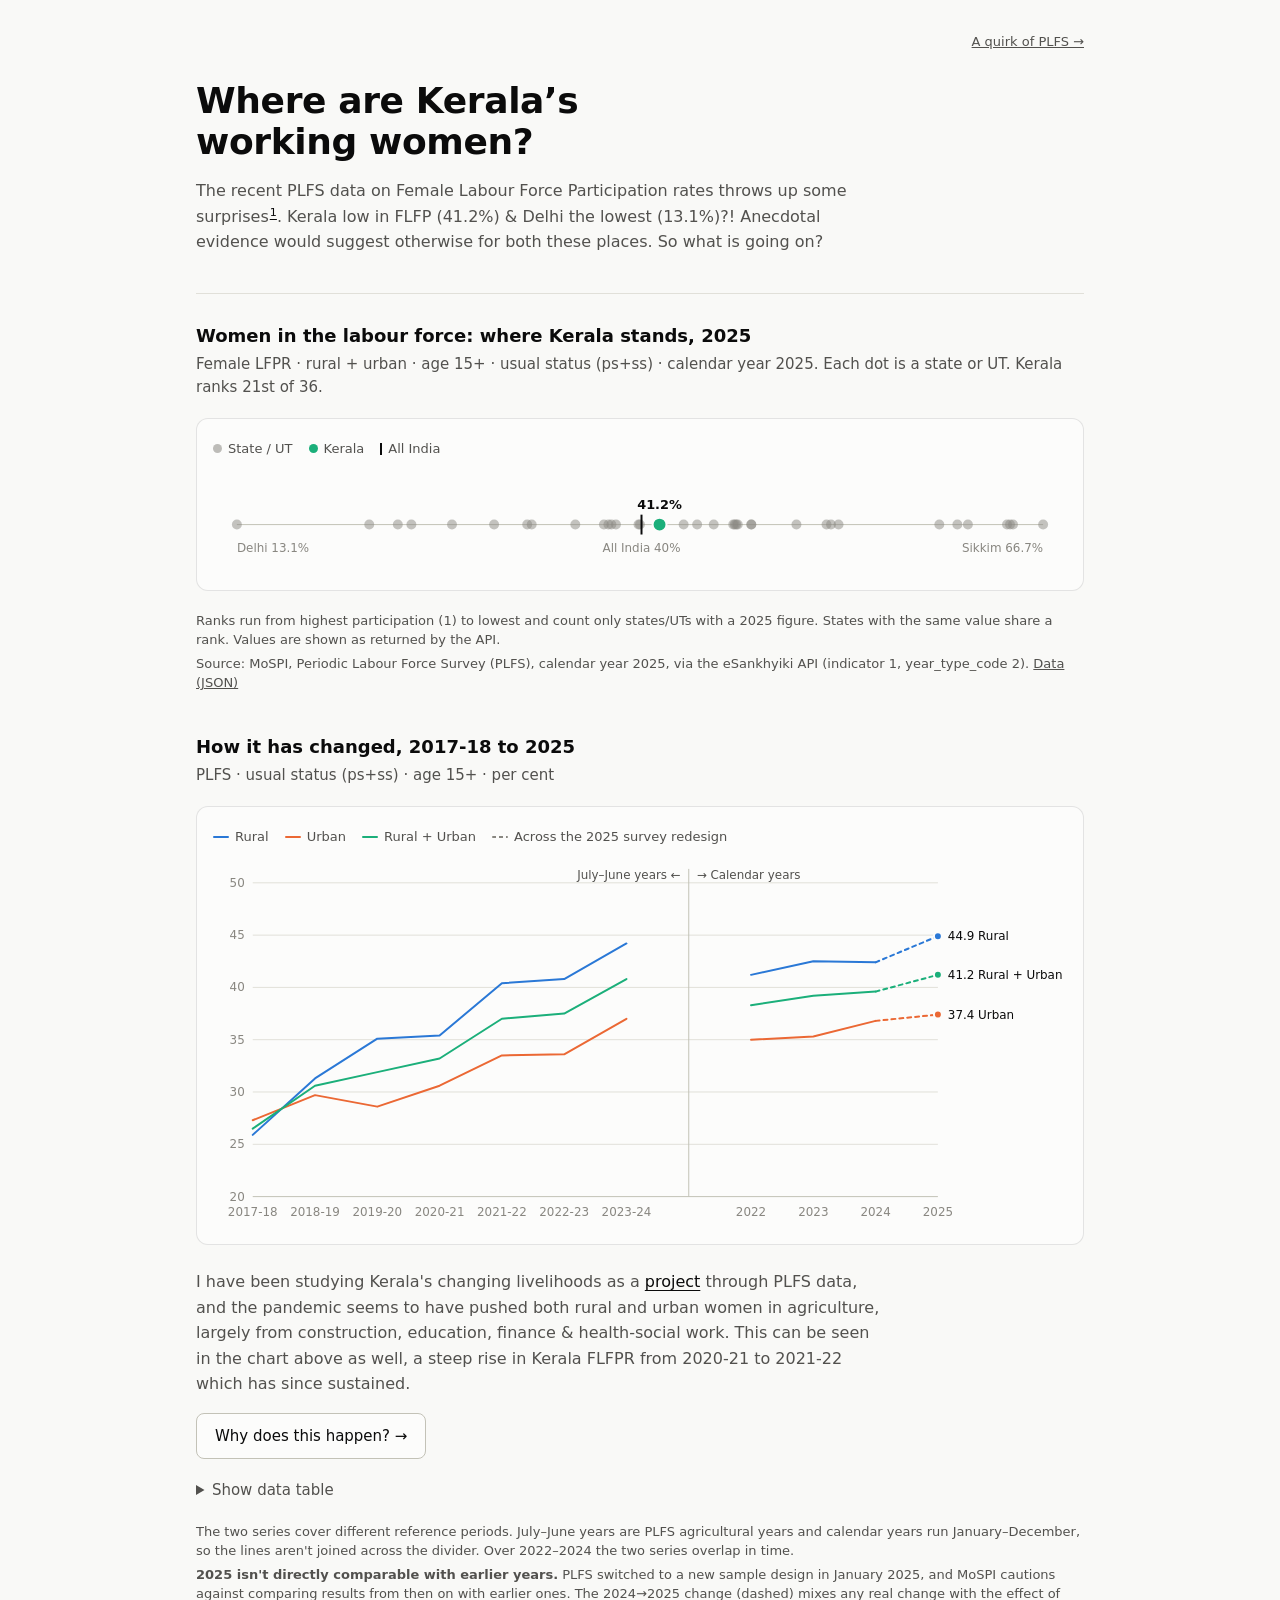
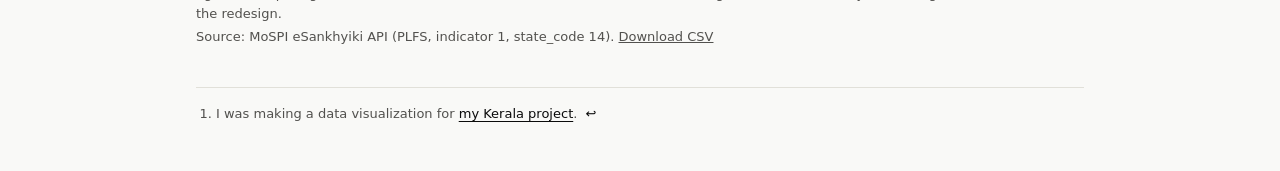
==== index.html @ e7e6b926 "Where are Kerala's working women Co-Authored-By: Claude Opus 5.5 <noreply@anthropic.com>" ====
<!doctype html>
<html lang="en">
<head>
<meta charset="utf-8">
<meta name="viewport" content="width=device-width, initial-scale=1">
<title>Kerala Female LFPR</title>
<style>
  :root {
    color-scheme: light;
    --page: #f9f9f7;
    --surface-1: #fcfcfb;
    --text-primary: #0b0b0b;
    --text-secondary: #52514e;
    --text-muted: #898781;
    --grid: #e1e0d9;
    --axis: #c3c2b7;
    --border: rgba(11,11,11,0.10);
    --series-1: #2a78d6;
    --series-2: #eb6834;
    --series-3: #1baf7a;
  }
  @media (prefers-color-scheme: dark) {
    :root:not([data-theme="light"]) {
      color-scheme: dark;
      --page: #0d0d0d;
      --surface-1: #1a1a19;
      --text-primary: #f0efec;
      --text-secondary: #c3c2b7;
      --grid: #2c2c2a;
      --axis: #383835;
      --border: rgba(255,255,255,0.10);
      --series-1: #3987e5;
      --series-2: #d95926;
      --series-3: #199e70;
    }
  }
  :root[data-theme="dark"] {
    color-scheme: dark;
    --page: #0d0d0d;
    --surface-1: #1a1a19;
    --text-primary: #f0efec;
    --text-secondary: #c3c2b7;
    --grid: #2c2c2a;
    --axis: #383835;
    --border: rgba(255,255,255,0.10);
    --series-1: #3987e5;
    --series-2: #d95926;
    --series-3: #199e70;
  }
  * { box-sizing: border-box; }
  body {
    margin: 0;
    background: var(--page);
    color: var(--text-primary);
    font: 15px/1.5 system-ui, -apple-system, "Segoe UI", sans-serif;
  }
  main { max-width: 920px; margin: 0 auto; padding: 32px 16px 48px; }
  h1 { font-size: 22px; font-weight: 600; margin: 0 0 4px; }
  .sub { color: var(--text-secondary); margin: 0 0 20px; }
  .card {
    background: var(--surface-1);
    border: 1px solid var(--border);
    border-radius: 12px;
    padding: 20px 16px 12px;
    position: relative;
  }
  .legend { display: flex; flex-wrap: wrap; gap: 16px; margin: 0 0 8px; color: var(--text-secondary); font-size: 13px; }
  .legend span { display: inline-flex; align-items: center; gap: 6px; }
  .key { width: 16px; height: 2px; border-radius: 1px; display: inline-block; }
  .key.dashed { background: repeating-linear-gradient(90deg, var(--text-muted) 0 4px, transparent 4px 7px); }
  .chartwrap { overflow-x: auto; }
  svg { display: block; width: 100%; min-width: 640px; height: auto; overflow: visible; }
  svg:focus { outline: none; }
  svg:focus-visible { outline: 2px solid var(--series-1); outline-offset: 4px; border-radius: 4px; }
  .tick { fill: var(--text-muted); font-size: 12px; font-variant-numeric: tabular-nums; }
  .era { fill: var(--text-secondary); font-size: 12px; }
  .endlabel { fill: var(--text-primary); font-size: 12px; font-variant-numeric: tabular-nums; }
  .tooltip {
    position: absolute; pointer-events: none; opacity: 0;
    background: var(--surface-1); border: 1px solid var(--border);
    border-radius: 8px; padding: 8px 10px; font-size: 13px;
    box-shadow: 0 4px 16px rgba(0,0,0,0.12); min-width: 150px;
    transition: opacity .1s;
  }
  .tooltip .hd { color: var(--text-secondary); margin-bottom: 4px; }
  .tooltip .row { display: flex; align-items: center; gap: 8px; }
  .tooltip .row b { font-weight: 600; font-variant-numeric: tabular-nums; min-width: 34px; }
  .tooltip .row span:last-child { color: var(--text-secondary); }
  details { margin-top: 20px; }
  summary { cursor: pointer; color: var(--text-secondary); }
  .tablewrap { overflow-x: auto; }
  table { border-collapse: collapse; margin-top: 12px; width: 100%; font-variant-numeric: tabular-nums; font-size: 14px; }
  th, td { text-align: right; padding: 6px 10px; border-bottom: 1px solid var(--grid); white-space: nowrap; }
  th:first-child, td:first-child, th:nth-child(2), td:nth-child(2) { text-align: left; }
  th { color: var(--text-secondary); font-weight: 500; }
  .notes { color: var(--text-secondary); font-size: 13px; margin-top: 20px; }
  .notes p { margin: 4px 0; }
  .err { color: var(--text-secondary); padding: 40px 0; text-align: center; }
  .nav { display: flex; gap: 16px; font-size: 13px; color: var(--text-secondary); margin-bottom: 16px; }
  .nav .next { margin-left: auto; }
  .nav a { color: inherit; }
  .hero { padding: 12px 0 28px; margin-bottom: 28px; border-bottom: 1px solid var(--grid); }
  .hero h1 { font-size: clamp(26px, 4.5vw, 36px); line-height: 1.15; font-weight: 700; letter-spacing: -0.01em; margin: 0 0 16px; max-width: 28ch; text-wrap: balance; }
  .blurb { max-width: 68ch; color: var(--text-secondary); font-size: 16px; line-height: 1.6; }
  .blurb p { margin: 0 0 10px; }
  .fnref { font-size: 0.7em; line-height: 0; margin-left: 1px; }
  .fnref a, .footnotes a, .blurb a { color: var(--text-primary); text-decoration-thickness: 1px; text-underline-offset: 3px; }
  .blurb a.btn-next { display: inline-block; margin-top: 6px; padding: 10px 18px; border: 1px solid var(--axis); border-radius: 8px; background: var(--surface-1); color: var(--text-primary); font-size: 15px; font-weight: 500; text-decoration: none; transition: background .15s, border-color .15s; }
  .blurb a.btn-next:hover { background: color-mix(in srgb, var(--text-primary) 6%, var(--surface-1)); border-color: var(--text-secondary); }
  .blurb a.btn-next:focus-visible { outline: 2px solid var(--series-1); outline-offset: 2px; }
  .footnotes { margin-top: 40px; padding-top: 16px; border-top: 1px solid var(--grid); color: var(--text-secondary); font-size: 13px; }
  .footnotes ol { margin: 0; padding-left: 20px; }
  .footnotes li:target { color: var(--text-primary); }
  .fnback { text-decoration: none; margin-left: 4px; }
  .visually-hidden { position: absolute; width: 1px; height: 1px; overflow: hidden; clip: rect(0 0 0 0); white-space: nowrap; }
  .strip-section { margin: 20px 0 40px; }
  h2 { font-size: 18px; font-weight: 600; margin: 0 0 4px; }
  .dot { width: 9px; height: 9px; border-radius: 50%; display: inline-block; }
  .dot-state { background: var(--text-muted); opacity: 0.55; }
  .dot-kerala { background: var(--series-3); }
  .tickkey { width: 2px; height: 12px; background: var(--text-primary); display: inline-block; }
  .valuelabel { fill: var(--text-primary); font-size: 13px; font-weight: 600; font-variant-numeric: tabular-nums; }
  .tooltip .rank { color: var(--text-muted); }
</style>
</head>
<body>
<main>
  <div class="nav"><a class="next" href="tiers.html">A quirk of PLFS →</a></div>

  <header class="hero">
    <h1>Where are Kerala’s working women?</h1>
    <div class="blurb">
      <p>The recent PLFS data on Female Labour Force Participation rates throws up some surprises<sup class="fnref"><a href="#fn1" id="fnref1" aria-describedby="fn-label">1</a></sup>. Kerala low in FLFP (41.2%) &amp; Delhi the lowest (13.1%)?! Anecdotal evidence would suggest otherwise for both these places. So what is going on?</p>
    </div>
  </header>

  <section class="strip-section">
    <h2>Women in the labour force: where Kerala stands, 2025</h2>
    <p class="sub" id="stripSub">Female LFPR · rural + urban · age 15+ · usual status (ps+ss) · calendar year 2025. Each dot is a state or UT.</p>
    <div class="card" id="stripCard">
      <div class="legend" aria-hidden="true">
        <span><i class="dot dot-state"></i>State / UT</span>
        <span><i class="dot dot-kerala"></i>Kerala</span>
        <span><i class="tickkey"></i>All India</span>
      </div>
      <div id="strip" class="chartwrap"><p class="err">Loading…</p></div>
      <div class="tooltip" id="stripTip" role="status" aria-live="polite"></div>
    </div>
    <div class="notes">
      <p>Ranks run from highest participation (1) to lowest and count only states/UTs with a 2025 figure. States with the same value share a rank. Values are shown as returned by the API.</p>
      <p>Source: MoSPI, Periodic Labour Force Survey (PLFS), calendar year 2025, via the eSankhyiki API (indicator 1, year_type_code 2). <a href="strip_2025.json" style="color:inherit">Data (JSON)</a></p>
    </div>
  </section>

  <h2 class="trend-h">How it has changed, 2017-18 to 2025</h2>
  <p class="sub">PLFS · usual status (ps+ss) · age 15+ · per cent</p>

  <div class="card" id="card">
    <div class="legend" id="legend"></div>
    <div id="chart" class="chartwrap"><p class="err">Loading…</p></div>
    <div class="tooltip" id="tip" role="status" aria-live="polite"></div>
  </div>

  <div class="blurb" style="margin-top: 1.5em;">
    <p>I have been studying Kerala's changing livelihoods as a <a href="https://kaustubh-misra.github.io/kerala-vision/kerala-vision/livelihoods.html" target="_blank" rel="noopener">project</a> through PLFS data, and the pandemic seems to have pushed both rural and urban women in agriculture, largely from construction, education, finance &amp; health-social work. This can be seen in the chart above as well, a steep rise in Kerala FLFPR from 2020-21 to 2021-22 which has since sustained.</p>
    <a class="btn-next" href="tiers.html">Why does this happen? →</a>
  </div>

  <details>
    <summary>Show data table</summary>
    <div class="tablewrap"><table id="table"></table></div>
  </details>

  <div class="notes">
    <p>The two series cover different reference periods. July–June years are PLFS agricultural years and calendar years run January–December, so the lines aren't joined across the divider. Over 2022–2024 the two series overlap in time.</p>
    <p><strong>2025 isn't directly comparable with earlier years.</strong> PLFS switched to a new sample design in January 2025, and MoSPI cautions against comparing results from then on with earlier ones. The 2024→2025 change (dashed) mixes any real change with the effect of the redesign.</p>
    <p>Source: MoSPI eSankhyiki API (PLFS, indicator 1, state_code 14). <a href="kerala_female_lfpr.csv" style="color:inherit">Download CSV</a></p>
  </div>

  <footer class="footnotes">
    <h2 id="fn-label" class="visually-hidden">Footnotes</h2>
    <ol>
      <li id="fn1">I was making a data visualization for <a href="https://kaustubh-misra.github.io/kerala-vision/kerala-vision/index.html" target="_blank" rel="noopener">my Kerala project</a>. <a href="#fnref1" class="fnback" aria-label="Back to text">↩</a></li>
    </ol>
  </footer>

</main>

<script>
const SERIES = [
  { key: "Rural",       label: "Rural",         color: "--series-1" },
  { key: "Urban",       label: "Urban",         color: "--series-2" },
  { key: "Rural+Urban", label: "Rural + Urban", color: "--series-3" },
];
const SVGNS = "http://www.w3.org/2000/svg";
// First year collected under the January 2025 PLFS sample redesign
const REDESIGN_YEAR = "2025";

function el(name, attrs, parent) {
  const e = document.createElementNS(SVGNS, name);
  for (const k in attrs) e.setAttribute(k, attrs[k]);
  if (parent) parent.appendChild(e);
  return e;
}

function parseCSV(text) {
  const lines = text.trim().split(/\r?\n/);
  const head = lines[0].split(",");
  return lines.slice(1).map(l => {
    const cells = l.split(",");
    const row = {};
    head.forEach((h, i) => row[h] = cells[i]);
    return row;
  });
}

function buildLegend() {
  const legend = document.getElementById("legend");
  SERIES.forEach(s => {
    const item = document.createElement("span");
    const key = document.createElement("i");
    key.className = "key";
    key.style.background = `var(${s.color})`;
    item.appendChild(key);
    item.appendChild(document.createTextNode(s.label));
    legend.appendChild(item);
  });
  const item = document.createElement("span");
  const key = document.createElement("i");
  key.className = "key dashed";
  item.appendChild(key);
  item.appendChild(document.createTextNode("Across the 2025 survey redesign"));
  legend.appendChild(item);
}

function buildTable(rows) {
  const t = document.getElementById("table");
  const hr = t.createTHead().insertRow();
  ["Year", "Series", "Rural", "Urban", "Rural+Urban"].forEach(h => {
    const th = document.createElement("th"); th.textContent = h; hr.appendChild(th);
  });
  const tb = t.createTBody();
  rows.forEach(r => {
    const tr = tb.insertRow();
    [r.Year, r.Series, r.Rural, r.Urban, r["Rural+Urban"]].forEach(v => { tr.insertCell().textContent = v; });
  });
}

function draw(rows) {
  const host = document.getElementById("chart");
  host.textContent = "";
  const W = 860, H = 380;
  const m = { top: 28, right: 130, bottom: 36, left: 40 };
  const iw = W - m.left - m.right, ih = H - m.top - m.bottom;

  // x slots: one per row, plus one extra slot of air between the two series
  const gapAfter = rows.findIndex((r, i) => i > 0 && r.Series !== rows[i - 1].Series);
  const slots = rows.length + (gapAfter > 0 ? 1 : 0);
  const step = iw / (slots - 1);
  const xs = rows.map((r, i) => m.left + (i + (gapAfter > 0 && i >= gapAfter ? 1 : 0)) * step);

  const yMin = 20, yMax = 50;
  const y = v => m.top + ih - (v - yMin) / (yMax - yMin) * ih;

  const svg = el("svg", {
    viewBox: `0 0 ${W} ${H}`, tabindex: "0", role: "img",
    "aria-label": "Line chart of Kerala female LFPR by sector, 2017-18 to 2025. Use left and right arrow keys to step through years."
  }, host);

  // gridlines + y ticks
  for (let v = yMin; v <= yMax; v += 5) {
    el("line", { x1: m.left, x2: W - m.right, y1: y(v), y2: y(v),
      stroke: v === yMin ? "var(--axis)" : "var(--grid)", "stroke-width": 1 }, svg);
    const t = el("text", { x: m.left - 8, y: y(v) + 4, "text-anchor": "end", class: "tick" }, svg);
    t.textContent = v;
  }
  // x ticks
  rows.forEach((r, i) => {
    const t = el("text", { x: xs[i], y: H - m.bottom + 20, "text-anchor": "middle", class: "tick" }, svg);
    t.textContent = r.Year;
  });

  // divider between the two series
  if (gapAfter > 0) {
    const dx = (xs[gapAfter - 1] + xs[gapAfter]) / 2;
    el("line", { x1: dx, x2: dx, y1: m.top - 14, y2: m.top + ih, stroke: "var(--axis)", "stroke-width": 1 }, svg);
    const a = el("text", { x: dx - 8, y: m.top - 4, "text-anchor": "end", class: "era" }, svg);
    a.textContent = "July–June years ←";
    const b = el("text", { x: dx + 8, y: m.top - 4, "text-anchor": "start", class: "era" }, svg);
    b.textContent = "→ Calendar years";
  }

  // lines, one path per (series, period) so periods aren't joined
  const groups = gapAfter > 0 ? [[0, gapAfter], [gapAfter, rows.length]] : [[0, rows.length]];
  // within each period, consecutive points join solid unless the second one is the
  // first year under the redesign, in which case that segment is dashed
  const pt = (s, i) => `${xs[i]},${y(parseFloat(rows[i][s.key]))}`;
  SERIES.forEach(s => {
    groups.forEach(([a, b]) => {
      let d = "";
      for (let i = a; i < b; i++) {
        const breaks = i > a && rows[i].Year === REDESIGN_YEAR;
        if (breaks) {
          el("path", { d: `M${pt(s, i - 1)}L${pt(s, i)}`, fill: "none", stroke: `var(${s.color})`,
            "stroke-width": 2, "stroke-dasharray": "4 4", "stroke-linecap": "round" }, svg);
        }
        d += `${i === a || breaks ? "M" : "L"}${pt(s, i)}`;
      }
      el("path", { d, fill: "none", stroke: `var(${s.color})`, "stroke-width": 2,
        "stroke-linejoin": "round", "stroke-linecap": "round" }, svg);
    });
  });

  // end dots + direct labels at the last point
  const last = rows.length - 1;
  SERIES.forEach(s => {
    const v = rows[last][s.key];
    el("circle", { cx: xs[last], cy: y(parseFloat(v)), r: 4, fill: `var(${s.color})`,
      stroke: "var(--surface-1)", "stroke-width": 2 }, svg);
    const t = el("text", { x: xs[last] + 10, y: y(parseFloat(v)) + 4, class: "endlabel" }, svg);
    t.textContent = `${v} ${s.label}`;
  });

  // hover layer: crosshair + per-series dots, snapping to the nearest year
  const hover = el("g", { opacity: 0 }, svg);
  const cross = el("line", { y1: m.top, y2: m.top + ih, stroke: "var(--axis)", "stroke-width": 1 }, hover);
  const hdots = SERIES.map(s => el("circle", { r: 4, fill: `var(${s.color})`,
    stroke: "var(--surface-1)", "stroke-width": 2 }, hover));
  const tip = document.getElementById("tip");
  const card = document.getElementById("card");

  function show(i) {
    const r = rows[i];
    cross.setAttribute("x1", xs[i]); cross.setAttribute("x2", xs[i]);
    SERIES.forEach((s, k) => {
      hdots[k].setAttribute("cx", xs[i]);
      hdots[k].setAttribute("cy", y(parseFloat(r[s.key])));
    });
    hover.setAttribute("opacity", 1);

    tip.textContent = "";
    const hd = document.createElement("div");
    hd.className = "hd";
    hd.textContent = `${r.Year} · ${r.Series === "Calendar" ? "Calendar year" : "July–June"}` +
      (r.Year === REDESIGN_YEAR ? " · new survey design" : "");
    tip.appendChild(hd);
    SERIES.forEach(s => {
      const row = document.createElement("div"); row.className = "row";
      const key = document.createElement("i"); key.className = "key"; key.style.background = `var(${s.color})`;
      const b = document.createElement("b"); b.textContent = r[s.key];
      const lab = document.createElement("span"); lab.textContent = s.label;
      row.append(key, b, lab);
      tip.appendChild(row);
    });

    const box = svg.getBoundingClientRect(), cbox = card.getBoundingClientRect();
    const scale = box.width / W;
    let left = box.left - cbox.left + xs[i] * scale + 14;
    if (left + tip.offsetWidth > cbox.width - 8) left -= tip.offsetWidth + 28;
    tip.style.left = `${Math.max(8, left)}px`;
    tip.style.top = `${box.top - cbox.top + m.top * scale}px`;
    tip.style.opacity = 1;
  }
  function hide() { hover.setAttribute("opacity", 0); tip.style.opacity = 0; }

  let cur = -1;
  const hit = el("rect", { x: m.left - step / 2, y: m.top, width: iw + step, height: ih, fill: "transparent" }, svg);
  hit.addEventListener("pointermove", e => {
    const p = svg.createSVGPoint(); p.x = e.clientX; p.y = e.clientY;
    const px = p.matrixTransform(svg.getScreenCTM().inverse()).x;
    let best = 0;
    xs.forEach((x, i) => { if (Math.abs(x - px) < Math.abs(xs[best] - px)) best = i; });
    cur = best; show(best);
  });
  hit.addEventListener("pointerleave", hide);
  svg.addEventListener("keydown", e => {
    if (e.key === "ArrowRight") cur = Math.min(rows.length - 1, cur + 1);
    else if (e.key === "ArrowLeft") cur = Math.max(0, cur < 0 ? 0 : cur - 1);
    else if (e.key === "Escape") { hide(); return; }
    else return;
    e.preventDefault(); show(cur);
  });
  svg.addEventListener("blur", hide);
}

buildLegend();
fetch("kerala_female_lfpr.csv")
  .then(r => { if (!r.ok) throw new Error(r.status); return r.text(); })
  .then(text => { const rows = parseCSV(text); draw(rows); buildTable(rows); })
  .catch(() => {
    const host = document.getElementById("chart");
    host.innerHTML = '<p class="err">Couldn\'t load kerala_female_lfpr.csv. Serve this folder over HTTP (opening the file directly won\'t work).</p>';
  });
</script>

<script>
// Strip plot: every state's 2025 female LFPR on one line, Kerala highlighted
(function () {
  const NS = "http://www.w3.org/2000/svg";
  const HIGHLIGHT = "Kerala";
  const mk = (name, attrs, parent) => {
    const e = document.createElementNS(NS, name);
    for (const k in attrs) e.setAttribute(k, attrs[k]);
    if (parent) parent.appendChild(e);
    return e;
  };
  const ordinal = n => n + ({ 1: "st", 2: "nd", 3: "rd" }[(n % 100 > 10 && n % 100 < 14) ? 0 : n % 10] || "th");

  function draw(d) {
    const states = d.states.map(s => ({ ...s, v: parseFloat(s.value) })).sort((a, b) => a.v - b.v);
    const N = states.length;
    const rank = v => 1 + states.filter(s => s.v > v).length;
    const hl = states.find(s => s.state === HIGHLIGHT);

    if (hl) {
      document.getElementById("stripSub").append(` ${HIGHLIGHT} ranks ${ordinal(rank(hl.v))} of ${N}.`);
    }

    const host = document.getElementById("strip");
    host.textContent = "";
    const W = 860, H = 112, ly = 58;
    const m = { left: 24, right: 24 };
    const min = states[0].v, max = states[N - 1].v;
    const x = v => m.left + (v - min) / (max - min) * (W - m.left - m.right);

    const svg = mk("svg", { viewBox: `0 0 ${W} ${H}`, class: "chart", tabindex: "0", role: "img",
      "aria-label": `Strip plot of female LFPR in 2025 across ${N} states and UTs. ` +
        (hl ? `${HIGHLIGHT} is ${hl.value}%, ranked ${rank(hl.v)} of ${N}. ` : "") +
        "Use left and right arrow keys to step through states." }, host);

    mk("line", { x1: x(min), x2: x(max), y1: ly, y2: ly, stroke: "var(--axis)", "stroke-width": 1 }, svg);
    states.filter(s => s !== hl).forEach(s => {
      mk("circle", { cx: x(s.v), cy: ly, r: 5, fill: "var(--text-muted)", "fill-opacity": 0.5 }, svg);
    });

    // All-India tick, labelled below when it clears the end labels
    const ai = parseFloat(d.all_india);
    if (Number.isFinite(ai)) {
      mk("line", { x1: x(ai), x2: x(ai), y1: ly - 10, y2: ly + 10, stroke: "var(--text-primary)", "stroke-width": 2 }, svg);
      if (x(ai) - x(min) > 110 && x(max) - x(ai) > 110)
        mk("text", { x: x(ai), y: ly + 28, "text-anchor": "middle", class: "tick" }, svg).textContent = `All India ${d.all_india}%`;
    }

    // lowest and highest at the ends (ties share the label)
    const names = v => states.filter(s => s.v === v).map(s => s.state).join(", ");
    mk("text", { x: x(min), y: ly + 28, "text-anchor": "start", class: "tick" }, svg).textContent = `${names(min)} ${states[0].value}%`;
    mk("text", { x: x(max), y: ly + 28, "text-anchor": "end", class: "tick" }, svg).textContent = `${names(max)} ${states[N - 1].value}%`;

    if (hl) {
      mk("circle", { cx: x(hl.v), cy: ly, r: 7, fill: "var(--series-3)", stroke: "var(--surface-1)", "stroke-width": 2 }, svg);
      mk("text", { x: x(hl.v), y: ly - 16, "text-anchor": "middle", class: "valuelabel" }, svg).textContent = `${hl.value}%`;
    }

    // hover / keyboard: nearest dot, ties listed together
    const ring = mk("circle", { r: 8, fill: "none", stroke: "var(--text-primary)", "stroke-width": 1.5, opacity: 0, "pointer-events": "none" }, svg);
    const tip = document.getElementById("stripTip");
    const card = document.getElementById("stripCard");

    function show(i) {
      const s = states[i];
      const group = states.filter(t => t.v === s.v);
      ring.setAttribute("cx", x(s.v)); ring.setAttribute("cy", ly); ring.setAttribute("opacity", 1);
      tip.textContent = "";
      const hd = document.createElement("div"); hd.className = "hd";
      hd.textContent = group.map(t => t.state).join(", ");
      const row = document.createElement("div"); row.className = "row";
      const b = document.createElement("b"); b.textContent = `${s.value}%`;
      const r = document.createElement("span"); r.className = "rank";
      r.textContent = `${group.length > 1 ? "joint " : ""}${ordinal(rank(s.v))} of ${N}`;
      row.append(b, r);
      tip.append(hd, row);
      const box = svg.getBoundingClientRect(), cbox = card.getBoundingClientRect();
      const scale = box.width / W;
      let left = box.left - cbox.left + x(s.v) * scale - tip.offsetWidth / 2;
      left = Math.min(Math.max(8, left), cbox.width - tip.offsetWidth - 8);
      tip.style.left = `${left}px`;
      tip.style.top = `${box.top - cbox.top + (ly - 14) * scale - tip.offsetHeight - 8}px`;
      tip.style.opacity = 1;
    }
    function hide() { ring.setAttribute("opacity", 0); tip.style.opacity = 0; }

    let cur = hl ? states.indexOf(hl) : 0;
    const hit = mk("rect", { x: 0, y: ly - 24, width: W, height: 48, fill: "transparent" }, svg);
    hit.addEventListener("pointermove", e => {
      const p = svg.createSVGPoint(); p.x = e.clientX; p.y = e.clientY;
      const px = p.matrixTransform(svg.getScreenCTM().inverse()).x;
      let best = 0;
      states.forEach((s, i) => { if (Math.abs(x(s.v) - px) < Math.abs(x(states[best].v) - px)) best = i; });
      if (Math.abs(x(states[best].v) - px) > 24) return hide();
      cur = best; show(best);
    });
    hit.addEventListener("pointerleave", hide);
    svg.addEventListener("keydown", e => {
      if (e.key === "ArrowRight") cur = Math.min(N - 1, cur + 1);
      else if (e.key === "ArrowLeft") cur = Math.max(0, cur - 1);
      else if (e.key === "Escape") { hide(); return; }
      else return;
      e.preventDefault(); show(cur);
    });
    svg.addEventListener("focus", () => show(cur));
    svg.addEventListener("blur", hide);
  }

  fetch("strip_2025.json")
    .then(r => { if (!r.ok) throw new Error(r.status); return r.json(); })
    .then(draw)
    .catch(() => {
      document.getElementById("strip").innerHTML = '<p class="err">Couldn\'t load strip_2025.json.</p>';
    });
})();
</script>
</body>
</html>
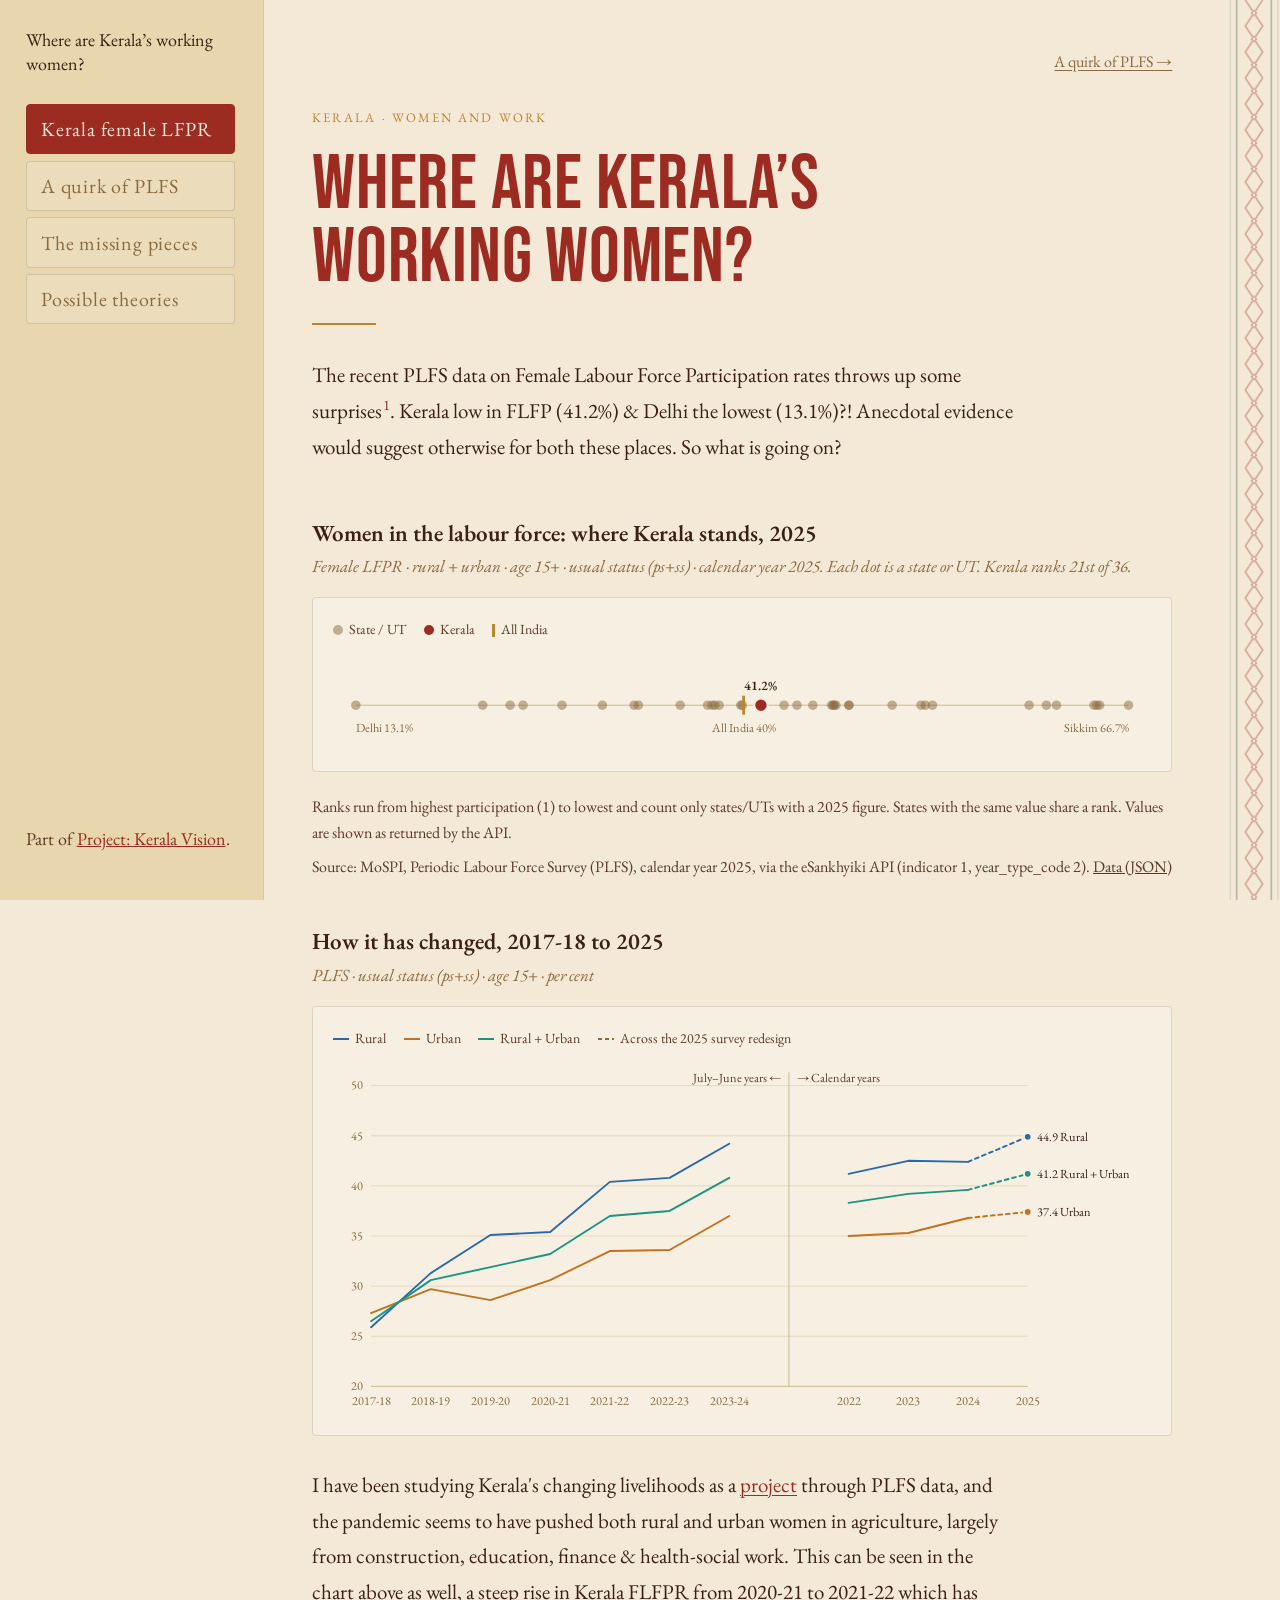
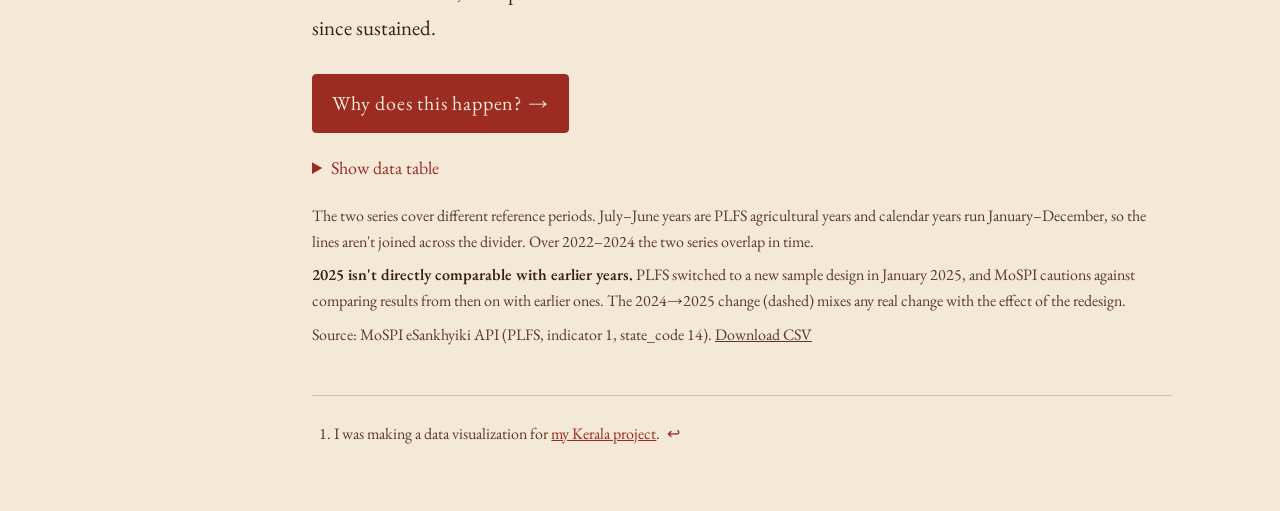
==== commit c1b918f6: "Adopt Project: Kerala Vision design across the site Shared theme.css with the Kerala Vision sidebar " ====
--- a/index.html
+++ b/index.html
@@ -4,131 +4,33 @@
 <meta charset="utf-8">
 <meta name="viewport" content="width=device-width, initial-scale=1">
 <title>Kerala Female LFPR</title>
+<link rel="preconnect" href="https://fonts.googleapis.com">
+<link rel="preconnect" href="https://fonts.gstatic.com" crossorigin>
+<link rel="stylesheet" href="https://fonts.googleapis.com/css2?family=Bebas+Neue&family=EB+Garamond:ital,wght@0,400;0,500;0,600;0,700;1,400&display=swap">
+<link rel="stylesheet" href="theme.css">
 <style>
-  :root {
-    color-scheme: light;
-    --page: #f9f9f7;
-    --surface-1: #fcfcfb;
-    --text-primary: #0b0b0b;
-    --text-secondary: #52514e;
-    --text-muted: #898781;
-    --grid: #e1e0d9;
-    --axis: #c3c2b7;
-    --border: rgba(11,11,11,0.10);
-    --series-1: #2a78d6;
-    --series-2: #eb6834;
-    --series-3: #1baf7a;
-  }
-  @media (prefers-color-scheme: dark) {
-    :root:not([data-theme="light"]) {
-      color-scheme: dark;
-      --page: #0d0d0d;
-      --surface-1: #1a1a19;
-      --text-primary: #f0efec;
-      --text-secondary: #c3c2b7;
-      --grid: #2c2c2a;
-      --axis: #383835;
-      --border: rgba(255,255,255,0.10);
-      --series-1: #3987e5;
-      --series-2: #d95926;
-      --series-3: #199e70;
-    }
-  }
-  :root[data-theme="dark"] {
-    color-scheme: dark;
-    --page: #0d0d0d;
-    --surface-1: #1a1a19;
-    --text-primary: #f0efec;
-    --text-secondary: #c3c2b7;
-    --grid: #2c2c2a;
-    --axis: #383835;
-    --border: rgba(255,255,255,0.10);
-    --series-1: #3987e5;
-    --series-2: #d95926;
-    --series-3: #199e70;
-  }
-  * { box-sizing: border-box; }
-  body {
-    margin: 0;
-    background: var(--page);
-    color: var(--text-primary);
-    font: 15px/1.5 system-ui, -apple-system, "Segoe UI", sans-serif;
-  }
-  main { max-width: 920px; margin: 0 auto; padding: 32px 16px 48px; }
-  h1 { font-size: 22px; font-weight: 600; margin: 0 0 4px; }
-  .sub { color: var(--text-secondary); margin: 0 0 20px; }
-  .card {
-    background: var(--surface-1);
-    border: 1px solid var(--border);
-    border-radius: 12px;
-    padding: 20px 16px 12px;
-    position: relative;
-  }
-  .legend { display: flex; flex-wrap: wrap; gap: 16px; margin: 0 0 8px; color: var(--text-secondary); font-size: 13px; }
-  .legend span { display: inline-flex; align-items: center; gap: 6px; }
-  .key { width: 16px; height: 2px; border-radius: 1px; display: inline-block; }
-  .key.dashed { background: repeating-linear-gradient(90deg, var(--text-muted) 0 4px, transparent 4px 7px); }
-  .chartwrap { overflow-x: auto; }
-  svg { display: block; width: 100%; min-width: 640px; height: auto; overflow: visible; }
-  svg:focus { outline: none; }
-  svg:focus-visible { outline: 2px solid var(--series-1); outline-offset: 4px; border-radius: 4px; }
-  .tick { fill: var(--text-muted); font-size: 12px; font-variant-numeric: tabular-nums; }
-  .era { fill: var(--text-secondary); font-size: 12px; }
-  .endlabel { fill: var(--text-primary); font-size: 12px; font-variant-numeric: tabular-nums; }
-  .tooltip {
-    position: absolute; pointer-events: none; opacity: 0;
-    background: var(--surface-1); border: 1px solid var(--border);
-    border-radius: 8px; padding: 8px 10px; font-size: 13px;
-    box-shadow: 0 4px 16px rgba(0,0,0,0.12); min-width: 150px;
-    transition: opacity .1s;
-  }
-  .tooltip .hd { color: var(--text-secondary); margin-bottom: 4px; }
-  .tooltip .row { display: flex; align-items: center; gap: 8px; }
-  .tooltip .row b { font-weight: 600; font-variant-numeric: tabular-nums; min-width: 34px; }
-  .tooltip .row span:last-child { color: var(--text-secondary); }
-  details { margin-top: 20px; }
-  summary { cursor: pointer; color: var(--text-secondary); }
-  .tablewrap { overflow-x: auto; }
-  table { border-collapse: collapse; margin-top: 12px; width: 100%; font-variant-numeric: tabular-nums; font-size: 14px; }
-  th, td { text-align: right; padding: 6px 10px; border-bottom: 1px solid var(--grid); white-space: nowrap; }
-  th:first-child, td:first-child, th:nth-child(2), td:nth-child(2) { text-align: left; }
-  th { color: var(--text-secondary); font-weight: 500; }
-  .notes { color: var(--text-secondary); font-size: 13px; margin-top: 20px; }
-  .notes p { margin: 4px 0; }
-  .err { color: var(--text-secondary); padding: 40px 0; text-align: center; }
-  .nav { display: flex; gap: 16px; font-size: 13px; color: var(--text-secondary); margin-bottom: 16px; }
-  .nav .next { margin-left: auto; }
-  .nav a { color: inherit; }
-  .hero { padding: 12px 0 28px; margin-bottom: 28px; border-bottom: 1px solid var(--grid); }
-  .hero h1 { font-size: clamp(26px, 4.5vw, 36px); line-height: 1.15; font-weight: 700; letter-spacing: -0.01em; margin: 0 0 16px; max-width: 28ch; text-wrap: balance; }
-  .blurb { max-width: 68ch; color: var(--text-secondary); font-size: 16px; line-height: 1.6; }
-  .blurb p { margin: 0 0 10px; }
-  .fnref { font-size: 0.7em; line-height: 0; margin-left: 1px; }
-  .fnref a, .footnotes a, .blurb a { color: var(--text-primary); text-decoration-thickness: 1px; text-underline-offset: 3px; }
-  .blurb a.btn-next { display: inline-block; margin-top: 6px; padding: 10px 18px; border: 1px solid var(--axis); border-radius: 8px; background: var(--surface-1); color: var(--text-primary); font-size: 15px; font-weight: 500; text-decoration: none; transition: background .15s, border-color .15s; }
-  .blurb a.btn-next:hover { background: color-mix(in srgb, var(--text-primary) 6%, var(--surface-1)); border-color: var(--text-secondary); }
-  .blurb a.btn-next:focus-visible { outline: 2px solid var(--series-1); outline-offset: 2px; }
-  .footnotes { margin-top: 40px; padding-top: 16px; border-top: 1px solid var(--grid); color: var(--text-secondary); font-size: 13px; }
-  .footnotes ol { margin: 0; padding-left: 20px; }
-  .footnotes li:target { color: var(--text-primary); }
-  .fnback { text-decoration: none; margin-left: 4px; }
-  .visually-hidden { position: absolute; width: 1px; height: 1px; overflow: hidden; clip: rect(0 0 0 0); white-space: nowrap; }
-  .strip-section { margin: 20px 0 40px; }
-  h2 { font-size: 18px; font-weight: 600; margin: 0 0 4px; }
-  .dot { width: 9px; height: 9px; border-radius: 50%; display: inline-block; }
-  .dot-state { background: var(--text-muted); opacity: 0.55; }
-  .dot-kerala { background: var(--series-3); }
-  .tickkey { width: 2px; height: 12px; background: var(--text-primary); display: inline-block; }
-  .valuelabel { fill: var(--text-primary); font-size: 13px; font-weight: 600; font-variant-numeric: tabular-nums; }
-  .tooltip .rank { color: var(--text-muted); }
+  #table th:nth-child(2), #table td:nth-child(2) { text-align: left; }
 </style>
 </head>
 <body>
+<aside class="kv-panel">
+  <nav class="kv-nav" aria-label="Pages">
+    <a class="kv-wordmark" href="index.html">Where are Kerala’s working women?</a>
+    <a href="index.html" aria-current="page">Kerala female LFPR</a>
+    <a href="tiers.html">A quirk of PLFS</a>
+    <a href="missing-pieces.html">The missing pieces</a>
+    <a href="possible-theories.html">Possible theories</a>
+  </nav>
+  <p class="kv-about">Part of <a href="https://kaustubh-misra.github.io/kerala-vision/kerala-vision/index.html" target="_blank" rel="noopener">Project: Kerala Vision</a>.</p>
+</aside>
+<div class="kv-watermark" aria-hidden="true"></div>
 <main>
   <div class="nav"><a class="next" href="tiers.html">A quirk of PLFS →</a></div>
 
   <header class="hero">
+    <p class="eyebrow">Kerala · Women and work</p>
     <h1>Where are Kerala’s working women?</h1>
+    <div class="rule"></div>
     <div class="blurb">
       <p>The recent PLFS data on Female Labour Force Participation rates throws up some surprises<sup class="fnref"><a href="#fn1" id="fnref1" aria-describedby="fn-label">1</a></sup>. Kerala low in FLFP (41.2%) &amp; Delhi the lowest (13.1%)?! Anecdotal evidence would suggest otherwise for both these places. So what is going on?</p>
     </div>
@@ -263,7 +165,7 @@
   const y = v => m.top + ih - (v - yMin) / (yMax - yMin) * ih;
 
   const svg = el("svg", {
-    viewBox: `0 0 ${W} ${H}`, tabindex: "0", role: "img",
+    viewBox: `0 0 ${W} ${H}`, class: "chart", tabindex: "0", role: "img",
     "aria-label": "Line chart of Kerala female LFPR by sector, 2017-18 to 2025. Use left and right arrow keys to step through years."
   }, host);
 
@@ -436,7 +338,7 @@
     // All-India tick, labelled below when it clears the end labels
     const ai = parseFloat(d.all_india);
     if (Number.isFinite(ai)) {
-      mk("line", { x1: x(ai), x2: x(ai), y1: ly - 10, y2: ly + 10, stroke: "var(--text-primary)", "stroke-width": 2 }, svg);
+      mk("line", { x1: x(ai), x2: x(ai), y1: ly - 10, y2: ly + 10, stroke: "var(--india)", "stroke-width": 3 }, svg);
       if (x(ai) - x(min) > 110 && x(max) - x(ai) > 110)
         mk("text", { x: x(ai), y: ly + 28, "text-anchor": "middle", class: "tick" }, svg).textContent = `All India ${d.all_india}%`;
     }
@@ -447,7 +349,7 @@
     mk("text", { x: x(max), y: ly + 28, "text-anchor": "end", class: "tick" }, svg).textContent = `${names(max)} ${states[N - 1].value}%`;
 
     if (hl) {
-      mk("circle", { cx: x(hl.v), cy: ly, r: 7, fill: "var(--series-3)", stroke: "var(--surface-1)", "stroke-width": 2 }, svg);
+      mk("circle", { cx: x(hl.v), cy: ly, r: 7, fill: "var(--kerala)", stroke: "var(--surface-1)", "stroke-width": 2 }, svg);
       mk("text", { x: x(hl.v), y: ly - 16, "text-anchor": "middle", class: "valuelabel" }, svg).textContent = `${hl.value}%`;
     }
 
--- a/theme.css
+++ b/theme.css
@@ -0,0 +1,253 @@
+/* Shared design for "Where are Kerala's working women?"
+   Copied from Project: Kerala Vision (kaustubh-misra.github.io/kerala-vision):
+   sidebar nav, Bebas Neue + EB Garamond type, muted Panchavarna palette
+   (ivory paper, ink, burgundy, gold) and the Kasavu border watermark. */
+
+:root {
+  color-scheme: light;
+  --paper: #f3e9d6;
+  --paper-deep: #e7d6ae;
+  --ink: #3a2016;
+  --ink-soft: #5c3a28;
+  --sepia: #8a6a3f;
+  --faint: #b9a173;
+  --burgundy: #9c2b22;
+  --gold: #b8872f;
+
+  /* roles the chart code reads */
+  --page: var(--paper);
+  --surface-1: #f7f0e2;
+  --surface-2: #ecdfc3;
+  --text-primary: var(--ink);
+  --text-secondary: var(--ink-soft);
+  --text-muted: var(--sepia);
+  --grid: #e3d5b8;
+  --axis: #c9b48c;
+  --border: rgba(58, 32, 22, 0.14);
+  --border-strong: rgba(58, 32, 22, 0.35);
+  --kerala: var(--burgundy);
+  --india: var(--gold);
+
+  /* categorical: agrarian tiers / sectors (validated on --surface-1) */
+  --tier-high: #2a69a8;
+  --tier-mid: #c2711f;
+  --tier-low: #1a9483;
+  --series-1: var(--tier-high);
+  --series-2: var(--tier-mid);
+  --series-3: var(--tier-low);
+
+  --font-display: "Bebas Neue", sans-serif;
+  --font-book: "EB Garamond", Garamond, Georgia, serif;
+  --panel-w: 16.5rem;
+}
+
+* { box-sizing: border-box; }
+html, body { margin: 0; padding: 0; }
+body {
+  background: var(--page);
+  color: var(--text-primary);
+  font: 21px/1.7 var(--font-book);
+  min-height: 100vh;
+}
+a { color: inherit; }
+
+/* Sidebar */
+.kv-panel {
+  position: fixed; left: 0; top: 0; bottom: 0; z-index: 20;
+  width: var(--panel-w);
+  padding: 1.75rem 1.75rem 1.75rem 1.6rem;
+  display: flex; flex-direction: column; justify-content: space-between;
+  background: var(--paper-deep);
+  border-right: 1px solid rgba(28, 28, 28, 0.08);
+  overflow-y: auto;
+}
+.kv-nav { display: flex; flex-direction: column; gap: 0.4rem; }
+.kv-wordmark {
+  font-size: 18px; line-height: 1.35; color: var(--ink);
+  margin-bottom: 1.3rem; text-decoration: none; display: inline-block;
+}
+.kv-nav a:not(.kv-wordmark) {
+  font-size: 20px; line-height: 1.3; letter-spacing: 0.04em;
+  color: var(--sepia); text-decoration: none;
+  padding: 0.7rem 0.9rem;
+  border: 1px solid rgba(58, 32, 22, 0.14); border-radius: 4px;
+  background: rgba(255, 255, 255, 0.18);
+  transition: color .2s, background-color .2s, border-color .2s;
+}
+.kv-nav a:not(.kv-wordmark):hover { color: var(--ink); border-color: var(--gold); background: rgba(184, 135, 47, 0.12); }
+.kv-nav a[aria-current="page"] { color: var(--paper); background: var(--burgundy); border-color: var(--burgundy); }
+.kv-about { font-size: 18px; line-height: 1.6; color: var(--ink-soft); margin-top: 3rem; }
+.kv-about a { color: var(--burgundy); }
+
+/* Kasavu woven border, pinned to the right edge */
+.kv-watermark {
+  position: fixed; top: 0; right: 0; bottom: 0; width: 2cm;
+  background: url("assets/kasavu-pattern.svg") repeat-y top right / 52px 78px;
+  opacity: 0.3; pointer-events: none; z-index: 1;
+}
+
+/* Content column */
+main { max-width: calc(62rem + 6rem); padding: 3rem 3rem 4rem; position: relative; z-index: 2; }
+@media (min-width: 900px) {
+  main { margin-left: var(--panel-w); padding-right: calc(2cm + 2rem); }
+}
+@media (max-width: 899px) {
+  .kv-panel { position: static; width: auto; border-right: none; border-bottom: 1px solid rgba(28, 28, 28, 0.08); padding: 1.4rem 1.6rem; }
+  .kv-nav { flex-direction: row; flex-wrap: wrap; }
+  .kv-wordmark { width: 100%; margin-bottom: 0.6rem; }
+  .kv-nav a:not(.kv-wordmark) { font-size: 16px; padding: 0.45rem 0.7rem; }
+  .kv-about, .kv-watermark { display: none; }
+}
+@media (max-width: 639px) { main { padding: 2rem 16px 3rem; } }
+
+/* Prev / next links */
+.nav { display: flex; gap: 16px; font-size: 16px; color: var(--sepia); margin-bottom: 2rem; }
+.nav a { color: inherit; text-underline-offset: 3px; }
+.nav a:hover { color: var(--burgundy); }
+.nav .next { margin-left: auto; }
+
+/* Hero */
+.hero { padding: 0 0 0.5rem; margin-bottom: 1.5rem; }
+.eyebrow { font-size: 13px; letter-spacing: 0.16em; color: var(--gold); text-transform: uppercase; margin: 0 0 1.25rem; }
+.hero h1 {
+  font-family: var(--font-display); font-weight: 400;
+  font-size: clamp(2.8rem, 6vw, 5rem); line-height: 0.95; letter-spacing: 0.01em;
+  color: var(--burgundy); margin: 0 0 1.75rem; max-width: 22ch; text-wrap: balance;
+}
+.rule { width: 4rem; height: 2px; background: var(--gold); margin: 0 0 2rem; }
+
+/* Long-form text */
+.blurb { max-width: 44rem; color: var(--text-primary); font-size: 21px; line-height: 1.7; }
+.blurb p { margin: 0 0 1.4rem; }
+.blurb .lead { font-size: 23px; line-height: 1.55; color: var(--ink-soft); }
+.blurb strong { font-weight: 600; }
+.blurb a { color: var(--burgundy); text-decoration-thickness: 1px; text-underline-offset: 3px; }
+.blurb a:hover { text-decoration-thickness: 2px; }
+.blurb ol { margin: 0 0 1.4rem; padding-left: 1.6em; }
+.blurb ol ol { list-style: lower-alpha; margin: 0.6rem 0 0; }
+.blurb li { margin: 0 0 0.9rem; }
+.blurb li::marker { color: var(--ink-soft); }
+.theories { margin-bottom: 2.5rem; }
+
+/* Forward button: the sidebar's active button */
+.blurb a.btn-next {
+  display: inline-block; margin-top: 0.4rem; padding: 0.7rem 1.2rem;
+  font-size: 20px; letter-spacing: 0.04em; text-decoration: none;
+  color: var(--paper); background: var(--burgundy);
+  border: 1px solid var(--burgundy); border-radius: 4px;
+  transition: background .2s, border-color .2s;
+}
+.blurb a.btn-next:hover { background: #7f2019; border-color: #7f2019; }
+.blurb a.btn-next:focus-visible { outline: 2px solid var(--gold); outline-offset: 2px; }
+
+/* Headings */
+h2 { font-size: 23px; font-weight: 600; line-height: 1.3; margin: 0 0 0.35rem; }
+.chart-h, .trend-h { font-size: 23px; font-weight: 600; color: var(--ink); margin: 0 0 0.35rem; }
+.section-h { font-size: 26px; font-weight: 600; color: var(--burgundy); margin: 0 0 1rem; line-height: 1.3; }
+.sub { font-size: 17px; font-style: italic; color: var(--sepia); line-height: 1.5; margin: 0 0 1.1rem; }
+.strip-section { margin: 0 0 3rem; }
+
+/* Chart cards */
+.card {
+  position: relative;
+  background: var(--surface-1);
+  border: 1px solid var(--border); border-radius: 4px;
+  padding: 1.25rem 1.25rem 0.9rem;
+  margin-bottom: 1.4rem;
+}
+.chartwrap { overflow-x: auto; }
+svg.chart { display: block; width: 100%; min-width: 640px; height: auto; overflow: visible; }
+svg.chart:focus { outline: none; }
+svg.chart:focus-visible { outline: 2px solid var(--gold); outline-offset: 4px; }
+.err { color: var(--sepia); font-style: italic; padding: 40px 0; text-align: center; }
+
+/* Chart text */
+.tick { fill: var(--text-muted); font-size: 13px; font-variant-numeric: tabular-nums; }
+.era { fill: var(--text-secondary); font-size: 13px; }
+.endlabel { fill: var(--text-primary); font-size: 13px; font-variant-numeric: tabular-nums; }
+.valuelabel { fill: var(--text-primary); font-size: 14px; font-weight: 600; font-variant-numeric: tabular-nums; }
+.axis-title { fill: var(--text-secondary); font-size: 13px; }
+.ref-label { fill: var(--text-muted); font-size: 12px; font-variant-numeric: tabular-nums; }
+.ptlabel { fill: var(--text-secondary); font-size: 13px; }
+.ptlabel.key { fill: var(--burgundy); font-weight: 600; }
+.statbox-h { fill: var(--text-primary); font-size: 13px; font-weight: 600; }
+.statbox-t { fill: var(--text-secondary); font-size: 13px; font-variant-numeric: tabular-nums; }
+.stats { display: flex; flex-wrap: wrap; gap: 6px 22px; margin: 0 0 10px; font-size: 15px; color: var(--text-secondary); }
+.stats b { color: var(--text-primary); font-weight: 600; font-variant-numeric: tabular-nums; }
+
+/* Legends */
+.legend { display: flex; flex-wrap: wrap; gap: 0.6rem 1.1rem; margin: 0 0 8px; color: var(--ink-soft); font-size: 14px; }
+.legend span { display: inline-flex; align-items: center; gap: 6px; }
+.key { width: 16px; height: 2px; display: inline-block; }
+.key.dashed { background: repeating-linear-gradient(90deg, var(--text-muted) 0 4px, transparent 4px 7px); }
+.dot { width: 10px; height: 10px; border-radius: 50%; display: inline-block; }
+.dot-state { background: var(--text-muted); opacity: 0.5; }
+.dot-kerala { background: var(--kerala); }
+.tickkey { width: 3px; height: 13px; background: var(--india); display: inline-block; }
+.sw-dot { width: 10px; height: 10px; border-radius: 50%; display: inline-block; }
+.sw-tier { width: 11px; height: 11px; border-radius: 2px; display: inline-block; }
+.sw-line { display: block; }
+
+/* Filter chips: the sidebar's buttons, small */
+.controls { display: flex; flex-wrap: wrap; gap: 12px 28px; margin: 0 0 14px; }
+.group { display: flex; align-items: center; flex-wrap: wrap; gap: 6px; }
+.group-label { color: var(--sepia); font-size: 15px; font-style: italic; margin-right: 4px; }
+.chip {
+  font: inherit; font-size: 15px; letter-spacing: 0.02em; cursor: pointer;
+  display: inline-flex; align-items: center; gap: 7px;
+  padding: 4px 11px; border-radius: 4px;
+  background: rgba(255, 255, 255, 0.18); color: var(--sepia);
+  border: 1px solid rgba(58, 32, 22, 0.14);
+  transition: color .2s, background-color .2s, border-color .2s;
+}
+.chip:hover { color: var(--ink); border-color: var(--gold); background: rgba(184, 135, 47, 0.12); }
+.chip[aria-pressed="true"] { color: var(--ink); background: var(--surface-1); border-color: var(--ink-soft); }
+.chip[aria-pressed="false"] .sw { opacity: 0.3; }
+.chip:focus-visible { outline: 2px solid var(--gold); outline-offset: 2px; }
+
+/* Tooltips: dark ink chip, as on Kerala Vision */
+.tooltip {
+  position: absolute; z-index: 5; pointer-events: none; opacity: 0;
+  background: rgba(58, 32, 22, 0.95); color: #fdf6e8;
+  border-radius: 4px; padding: 0.4rem 0.7rem;
+  font-size: 15px; line-height: 1.4; min-width: 150px;
+  box-shadow: 0 2px 10px rgba(58, 32, 22, 0.2);
+  transition: opacity .12s;
+}
+.tooltip .hd { color: rgba(253, 246, 232, 0.75); margin-bottom: 3px; }
+.tooltip .row { display: flex; align-items: center; gap: 8px; }
+.tooltip .row b { font-weight: 600; font-variant-numeric: tabular-nums; min-width: 34px; }
+.tooltip .row span, .tooltip .row span:last-child { color: rgba(253, 246, 232, 0.8); }
+.tooltip .row .n, .tooltip .rank { color: rgba(253, 246, 232, 0.6); margin-left: auto; padding-left: 10px; font-variant-numeric: tabular-nums; }
+
+/* Collapsible tables */
+details { margin-top: 1.25rem; }
+summary { cursor: pointer; color: var(--burgundy); font-size: 18px; }
+.tablewrap { overflow-x: auto; }
+table { border-collapse: collapse; margin-top: 12px; width: 100%; font-variant-numeric: tabular-nums; font-size: 16px; background: rgba(255, 255, 255, 0.4); }
+th, td { text-align: right; padding: 0.5rem 0.9rem; border-bottom: 1px solid rgba(58, 32, 22, 0.1); white-space: nowrap; }
+th:first-child, td:first-child { text-align: left; }
+th { background: var(--paper-deep); color: var(--ink); font-weight: 600; font-size: 15px; letter-spacing: 0.02em; border-bottom: 2px solid var(--gold); }
+tbody tr:nth-child(even) { background: rgba(184, 135, 47, 0.07); }
+.classify .lede { color: var(--text-secondary); font-size: 16px; margin: 12px 0 4px; }
+.classify table { margin-top: 8px; }
+.classify tr.tier-start td { border-top: 1px solid var(--axis); }
+.classify td.tiercell { text-align: left; }
+.classify tr.flash td { background: color-mix(in srgb, var(--burgundy) 18%, transparent); transition: background 1.2s; }
+.classify td.tiercell i { display: inline-block; width: 11px; height: 11px; border-radius: 2px; margin-right: 7px; vertical-align: -1px; }
+.classify th:nth-child(2), .classify td:nth-child(2), .classify th:nth-child(3) { text-align: left; }
+
+/* Notes, sources, footnotes */
+.notes, .source { color: var(--ink-soft); font-size: 16px; line-height: 1.6; margin-top: 1.25rem; }
+.notes p, .source p { margin: 0 0 0.5rem; }
+.notes a, .source a { color: var(--burgundy); }
+.source { padding-top: 10px; border-top: 1px solid rgba(58, 32, 22, 0.15); }
+.source b, .notes strong { color: var(--ink); font-weight: 600; }
+.fnref { font-size: 0.7em; line-height: 0; margin-left: 1px; }
+.fnref a { color: var(--burgundy); text-decoration: none; }
+.footnotes { margin-top: 3rem; padding-top: 1.5rem; border-top: 1px solid rgba(58, 32, 22, 0.2); color: var(--ink-soft); font-size: 16px; }
+.footnotes ol { margin: 0; padding-left: 1.4rem; }
+.footnotes a { color: var(--burgundy); }
+.footnotes li:target { color: var(--ink); }
+.fnback { text-decoration: none; margin-left: 4px; }
+.visually-hidden { position: absolute; width: 1px; height: 1px; overflow: hidden; clip: rect(0 0 0 0); white-space: nowrap; }
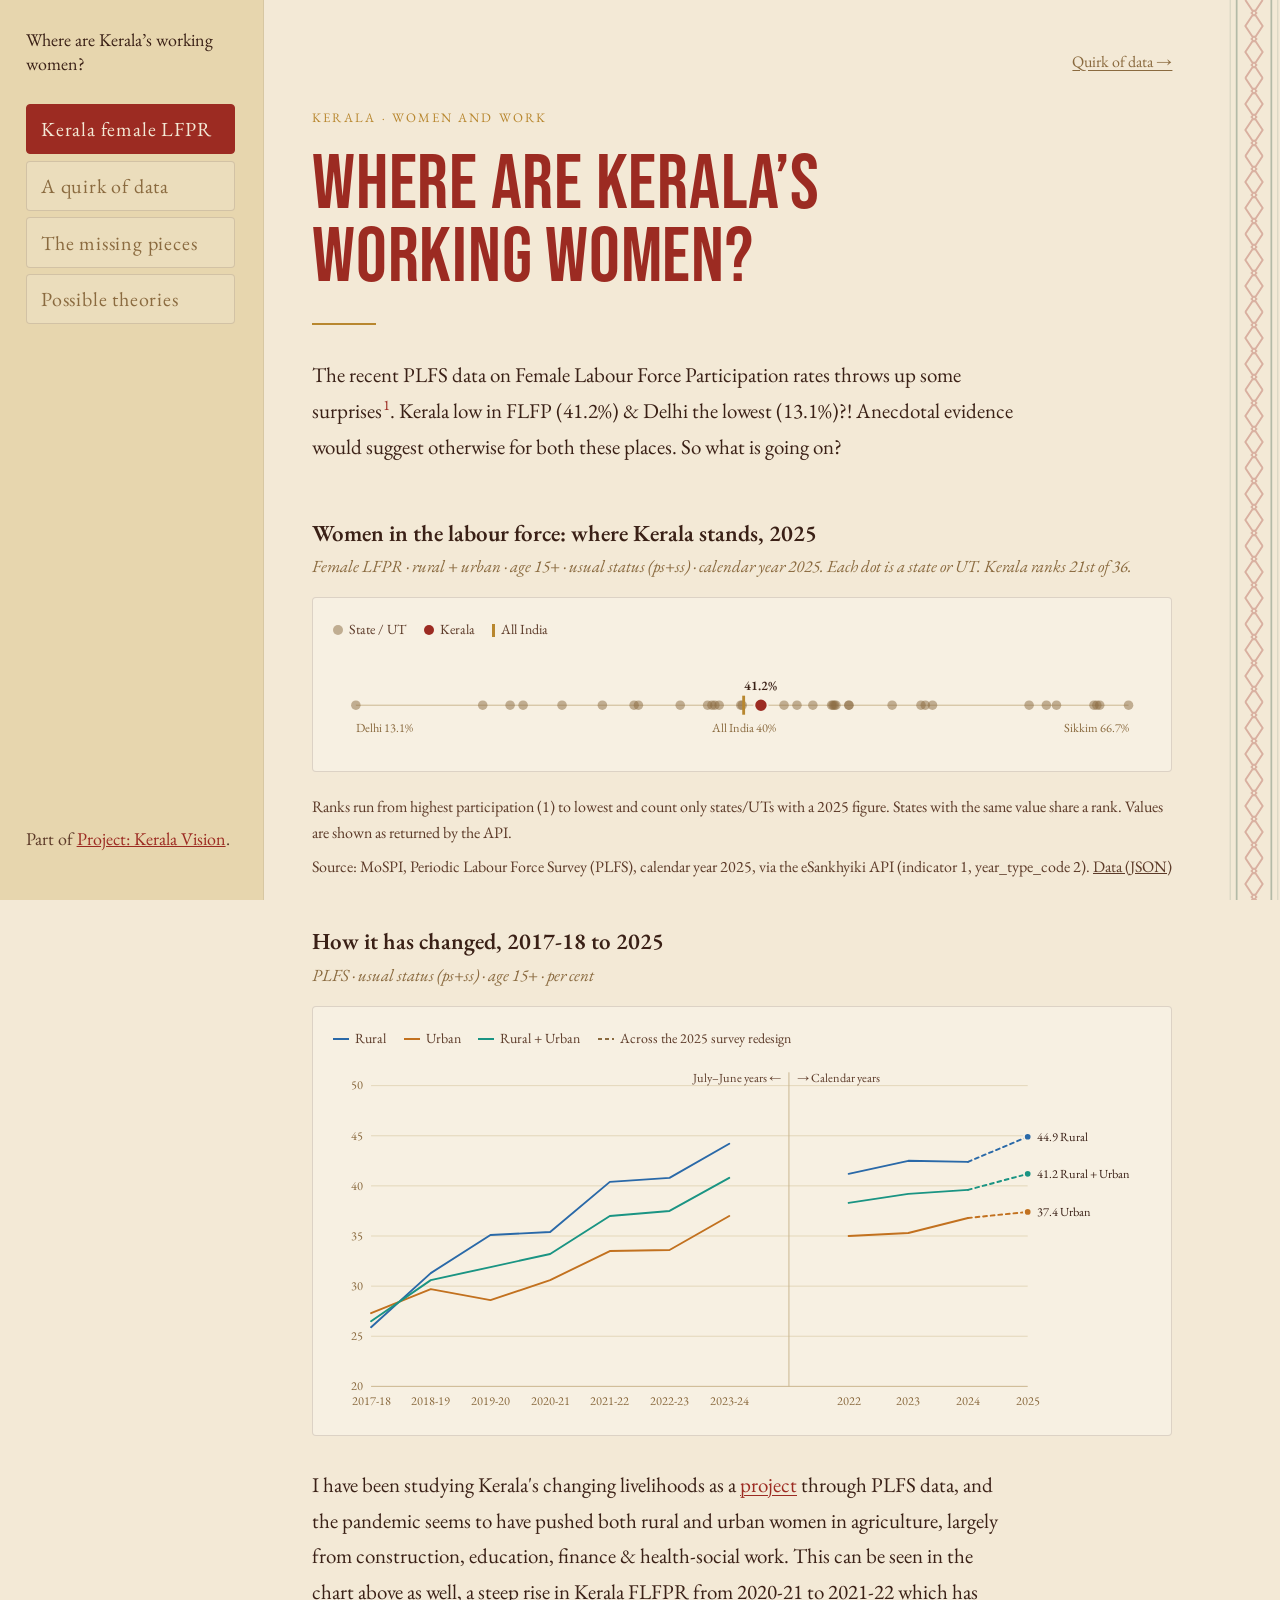
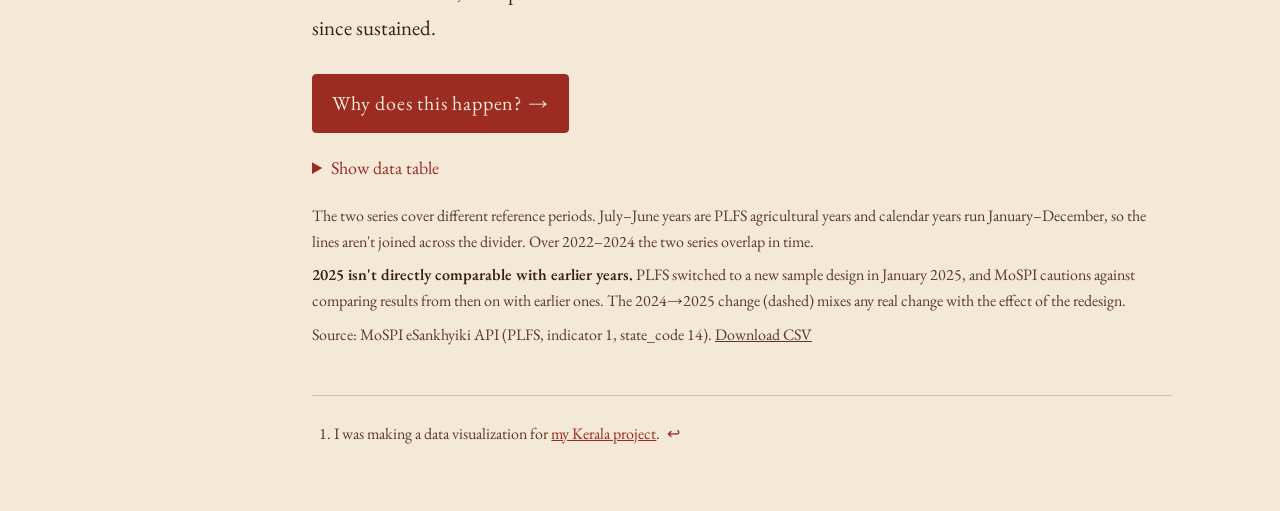
==== commit 48a0f473: "Rename page 2 to 'A quirk of data' and tidy wording - Page 2 heading: spell out female labour force " ====
--- a/index.html
+++ b/index.html
@@ -17,7 +17,7 @@
   <nav class="kv-nav" aria-label="Pages">
     <a class="kv-wordmark" href="index.html">Where are Kerala’s working women?</a>
     <a href="index.html" aria-current="page">Kerala female LFPR</a>
-    <a href="tiers.html">A quirk of PLFS</a>
+    <a href="tiers.html">A quirk of data</a>
     <a href="missing-pieces.html">The missing pieces</a>
     <a href="possible-theories.html">Possible theories</a>
   </nav>
@@ -25,7 +25,7 @@
 </aside>
 <div class="kv-watermark" aria-hidden="true"></div>
 <main>
-  <div class="nav"><a class="next" href="tiers.html">A quirk of PLFS →</a></div>
+  <div class="nav"><a class="next" href="tiers.html">Quirk of data →</a></div>
 
   <header class="hero">
     <p class="eyebrow">Kerala · Women and work</p>
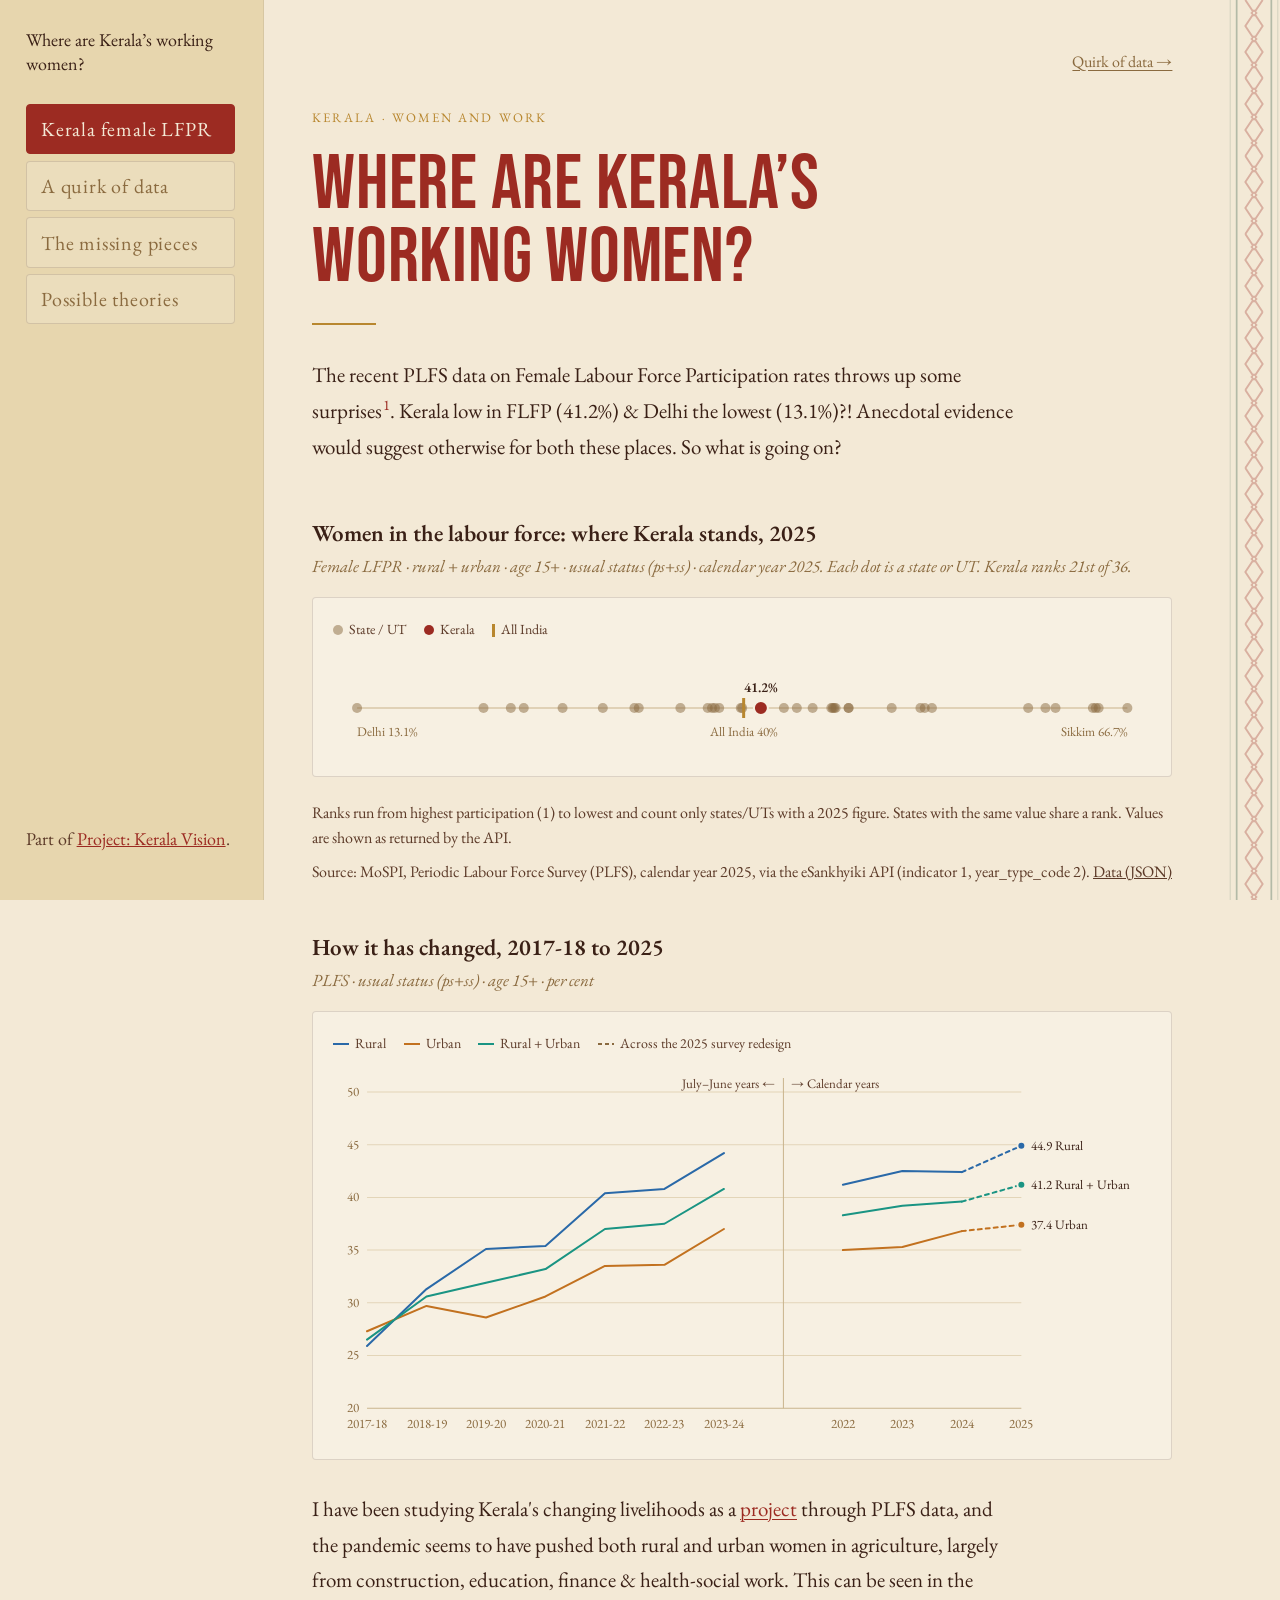
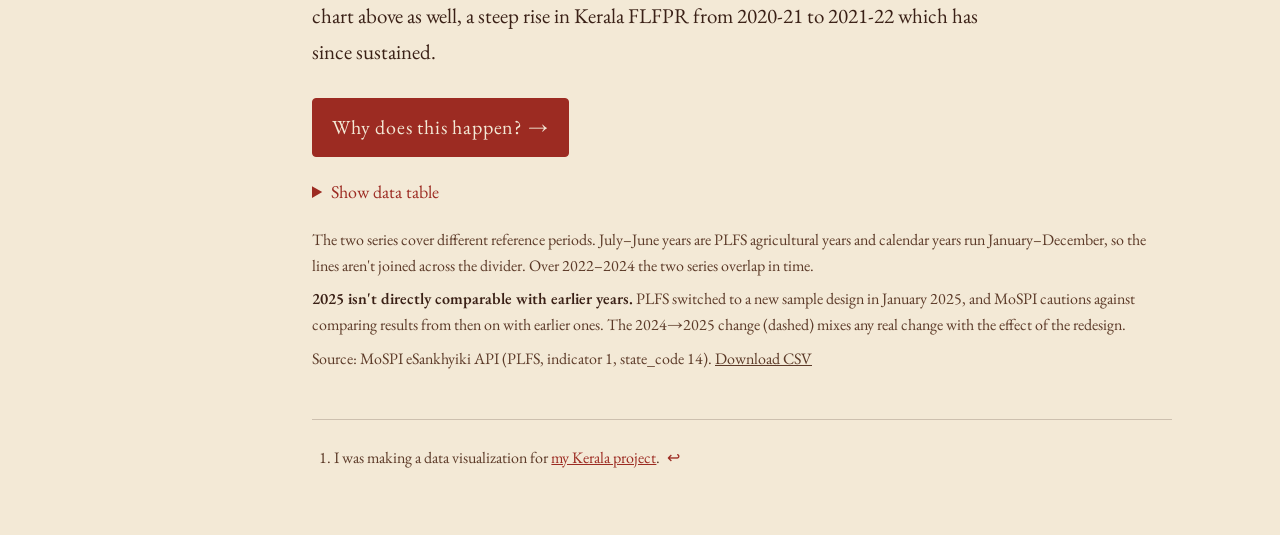
==== commit 0a669bed: "Make charts responsive on phones - Draw charts at the container's real width and redraw on resize - " ====
--- a/index.html
+++ b/index.html
@@ -95,6 +95,16 @@
   { key: "Rural+Urban", label: "Rural + Urban", color: "--series-3" },
 ];
 const SVGNS = "http://www.w3.org/2000/svg";
+
+// Draw at the container's real width (so text keeps its size on phones) and
+// redraw whenever that width changes, e.g. on rotation.
+function whenSized(host, draw) {
+  let w = 0;
+  new ResizeObserver(() => {
+    const nw = Math.round(host.clientWidth);
+    if (nw && nw !== w) { w = nw; draw(); }
+  }).observe(host);
+}
 // First year collected under the January 2025 PLFS sample redesign
 const REDESIGN_YEAR = "2025";
 
@@ -151,8 +161,9 @@
 function draw(rows) {
   const host = document.getElementById("chart");
   host.textContent = "";
-  const W = 860, H = 380;
-  const m = { top: 28, right: 130, bottom: 36, left: 40 };
+  const W = Math.max(300, host.clientWidth), compact = W < 560;
+  const H = compact ? 300 : 380;
+  const m = { top: 28, right: compact ? 44 : 130, bottom: 36, left: 34 };
   const iw = W - m.left - m.right, ih = H - m.top - m.bottom;
 
   // x slots: one per row, plus one extra slot of air between the two series
@@ -176,20 +187,24 @@
     const t = el("text", { x: m.left - 8, y: y(v) + 4, "text-anchor": "end", class: "tick" }, svg);
     t.textContent = v;
   }
-  // x ticks
-  rows.forEach((r, i) => {
+  // x ticks, right to left, skipping any that would crowd the one after it
+  let nextLeft = Infinity;
+  for (let i = rows.length - 1; i >= 0; i--) {
+    const half = rows[i].Year.length * 3.5;
+    if (xs[i] + half > nextLeft - 6) continue;
     const t = el("text", { x: xs[i], y: H - m.bottom + 20, "text-anchor": "middle", class: "tick" }, svg);
-    t.textContent = r.Year;
-  });
+    t.textContent = rows[i].Year;
+    nextLeft = xs[i] - half;
+  }
 
   // divider between the two series
   if (gapAfter > 0) {
     const dx = (xs[gapAfter - 1] + xs[gapAfter]) / 2;
     el("line", { x1: dx, x2: dx, y1: m.top - 14, y2: m.top + ih, stroke: "var(--axis)", "stroke-width": 1 }, svg);
     const a = el("text", { x: dx - 8, y: m.top - 4, "text-anchor": "end", class: "era" }, svg);
-    a.textContent = "July–June years ←";
+    a.textContent = compact ? "Jul–Jun ←" : "July–June years ←";
     const b = el("text", { x: dx + 8, y: m.top - 4, "text-anchor": "start", class: "era" }, svg);
-    b.textContent = "→ Calendar years";
+    b.textContent = compact ? "→ Calendar" : "→ Calendar years";
   }
 
   // lines, one path per (series, period) so periods aren't joined
@@ -220,7 +235,7 @@
     el("circle", { cx: xs[last], cy: y(parseFloat(v)), r: 4, fill: `var(${s.color})`,
       stroke: "var(--surface-1)", "stroke-width": 2 }, svg);
     const t = el("text", { x: xs[last] + 10, y: y(parseFloat(v)) + 4, class: "endlabel" }, svg);
-    t.textContent = `${v} ${s.label}`;
+    t.textContent = compact ? v : `${v} ${s.label}`;
   });
 
   // hover layer: crosshair + per-series dots, snapping to the nearest year
@@ -267,14 +282,17 @@
 
   let cur = -1;
   const hit = el("rect", { x: m.left - step / 2, y: m.top, width: iw + step, height: ih, fill: "transparent" }, svg);
-  hit.addEventListener("pointermove", e => {
+  const pick = e => {
     const p = svg.createSVGPoint(); p.x = e.clientX; p.y = e.clientY;
     const px = p.matrixTransform(svg.getScreenCTM().inverse()).x;
     let best = 0;
     xs.forEach((x, i) => { if (Math.abs(x - px) < Math.abs(xs[best] - px)) best = i; });
     cur = best; show(best);
-  });
-  hit.addEventListener("pointerleave", hide);
+  };
+  hit.addEventListener("pointermove", pick);
+  hit.addEventListener("pointerdown", pick);
+  hit.addEventListener("pointerleave", e => { if (e.pointerType !== "touch") hide(); });
+  document.addEventListener("pointerdown", e => { if (svg.isConnected && !svg.contains(e.target)) hide(); });
   svg.addEventListener("keydown", e => {
     if (e.key === "ArrowRight") cur = Math.min(rows.length - 1, cur + 1);
     else if (e.key === "ArrowLeft") cur = Math.max(0, cur < 0 ? 0 : cur - 1);
@@ -288,7 +306,7 @@
 buildLegend();
 fetch("kerala_female_lfpr.csv")
   .then(r => { if (!r.ok) throw new Error(r.status); return r.text(); })
-  .then(text => { const rows = parseCSV(text); draw(rows); buildTable(rows); })
+  .then(text => { const rows = parseCSV(text); whenSized(document.getElementById("chart"), () => draw(rows)); buildTable(rows); })
   .catch(() => {
     const host = document.getElementById("chart");
     host.innerHTML = '<p class="err">Couldn\'t load kerala_female_lfpr.csv. Serve this folder over HTTP (opening the file directly won\'t work).</p>';
@@ -315,12 +333,14 @@
     const hl = states.find(s => s.state === HIGHLIGHT);
 
     if (hl) {
-      document.getElementById("stripSub").append(` ${HIGHLIGHT} ranks ${ordinal(rank(hl.v))} of ${N}.`);
+      // added once; the chart itself redraws on resize
+      const subEl = document.getElementById("stripSub");
+      if (!subEl.dataset.ranked) { subEl.append(` ${HIGHLIGHT} ranks ${ordinal(rank(hl.v))} of ${N}.`); subEl.dataset.ranked = "1"; }
     }
 
     const host = document.getElementById("strip");
     host.textContent = "";
-    const W = 860, H = 112, ly = 58;
+    const W = Math.max(300, host.clientWidth), H = 112, ly = 58;
     const m = { left: 24, right: 24 };
     const min = states[0].v, max = states[N - 1].v;
     const x = v => m.left + (v - min) / (max - min) * (W - m.left - m.right);
@@ -337,16 +357,24 @@
 
     // All-India tick, labelled below when it clears the end labels
     const ai = parseFloat(d.all_india);
+    let aiLabel = null;
     if (Number.isFinite(ai)) {
       mk("line", { x1: x(ai), x2: x(ai), y1: ly - 10, y2: ly + 10, stroke: "var(--india)", "stroke-width": 3 }, svg);
       if (x(ai) - x(min) > 110 && x(max) - x(ai) > 110)
-        mk("text", { x: x(ai), y: ly + 28, "text-anchor": "middle", class: "tick" }, svg).textContent = `All India ${d.all_india}%`;
+        aiLabel = mk("text", { x: x(ai), y: ly + 28, "text-anchor": "middle", class: "tick" }, svg);
+      if (aiLabel) aiLabel.textContent = `All India ${d.all_india}%`;
     }
 
     // lowest and highest at the ends (ties share the label)
     const names = v => states.filter(s => s.v === v).map(s => s.state).join(", ");
-    mk("text", { x: x(min), y: ly + 28, "text-anchor": "start", class: "tick" }, svg).textContent = `${names(min)} ${states[0].value}%`;
-    mk("text", { x: x(max), y: ly + 28, "text-anchor": "end", class: "tick" }, svg).textContent = `${names(max)} ${states[N - 1].value}%`;
+    const lo = mk("text", { x: x(min), y: ly + 28, "text-anchor": "start", class: "tick" }, svg);
+    lo.textContent = `${names(min)} ${states[0].value}%`;
+    const hi = mk("text", { x: x(max), y: ly + 28, "text-anchor": "end", class: "tick" }, svg);
+    hi.textContent = `${names(max)} ${states[N - 1].value}%`;
+    if (aiLabel) {
+      const a = aiLabel.getBBox(), l = lo.getBBox(), h = hi.getBBox();
+      if (a.x < l.x + l.width + 8 || a.x + a.width > h.x - 8) aiLabel.remove();
+    }
 
     if (hl) {
       mk("circle", { cx: x(hl.v), cy: ly, r: 7, fill: "var(--kerala)", stroke: "var(--surface-1)", "stroke-width": 2 }, svg);
@@ -383,15 +411,19 @@
 
     let cur = hl ? states.indexOf(hl) : 0;
     const hit = mk("rect", { x: 0, y: ly - 24, width: W, height: 48, fill: "transparent" }, svg);
-    hit.addEventListener("pointermove", e => {
+    const pick = e => {
       const p = svg.createSVGPoint(); p.x = e.clientX; p.y = e.clientY;
       const px = p.matrixTransform(svg.getScreenCTM().inverse()).x;
       let best = 0;
       states.forEach((s, i) => { if (Math.abs(x(s.v) - px) < Math.abs(x(states[best].v) - px)) best = i; });
       if (Math.abs(x(states[best].v) - px) > 24) return hide();
       cur = best; show(best);
-    });
-    hit.addEventListener("pointerleave", hide);
+    };
+    hit.addEventListener("pointermove", pick);
+    hit.addEventListener("pointerdown", pick);
+    hit.addEventListener("pointerleave", e => { if (e.pointerType !== "touch") hide(); });
+    // a tap keeps its tooltip until the next tap elsewhere
+    document.addEventListener("pointerdown", e => { if (svg.isConnected && !svg.contains(e.target)) hide(); });
     svg.addEventListener("keydown", e => {
       if (e.key === "ArrowRight") cur = Math.min(N - 1, cur + 1);
       else if (e.key === "ArrowLeft") cur = Math.max(0, cur - 1);
@@ -405,7 +437,7 @@
 
   fetch("strip_2025.json")
     .then(r => { if (!r.ok) throw new Error(r.status); return r.json(); })
-    .then(draw)
+    .then(d => whenSized(document.getElementById("strip"), () => draw(d)))
     .catch(() => {
       document.getElementById("strip").innerHTML = '<p class="err">Couldn\'t load strip_2025.json.</p>';
     });
--- a/theme.css
+++ b/theme.css
@@ -98,7 +98,12 @@
   .kv-nav a:not(.kv-wordmark) { font-size: 16px; padding: 0.45rem 0.7rem; }
   .kv-about, .kv-watermark { display: none; }
 }
-@media (max-width: 639px) { main { padding: 2rem 16px 3rem; } }
+@media (max-width: 639px) {
+  main { padding: 2rem 16px 3rem; }
+  .card { padding: 0.9rem 0.6rem 0.6rem; }
+  .controls { gap: 10px 20px; }
+  .tooltip { max-width: calc(100% - 16px); }
+}
 
 /* Prev / next links */
 .nav { display: flex; gap: 16px; font-size: 16px; color: var(--sepia); margin-bottom: 2rem; }
@@ -156,7 +161,8 @@
   margin-bottom: 1.4rem;
 }
 .chartwrap { overflow-x: auto; }
-svg.chart { display: block; width: 100%; min-width: 640px; height: auto; overflow: visible; }
+/* charts are drawn at the card's real width (see whenSized in each page) */
+svg.chart { display: block; width: 100%; height: auto; overflow: visible; }
 svg.chart:focus { outline: none; }
 svg.chart:focus-visible { outline: 2px solid var(--gold); outline-offset: 4px; }
 .err { color: var(--sepia); font-style: italic; padding: 40px 0; text-align: center; }
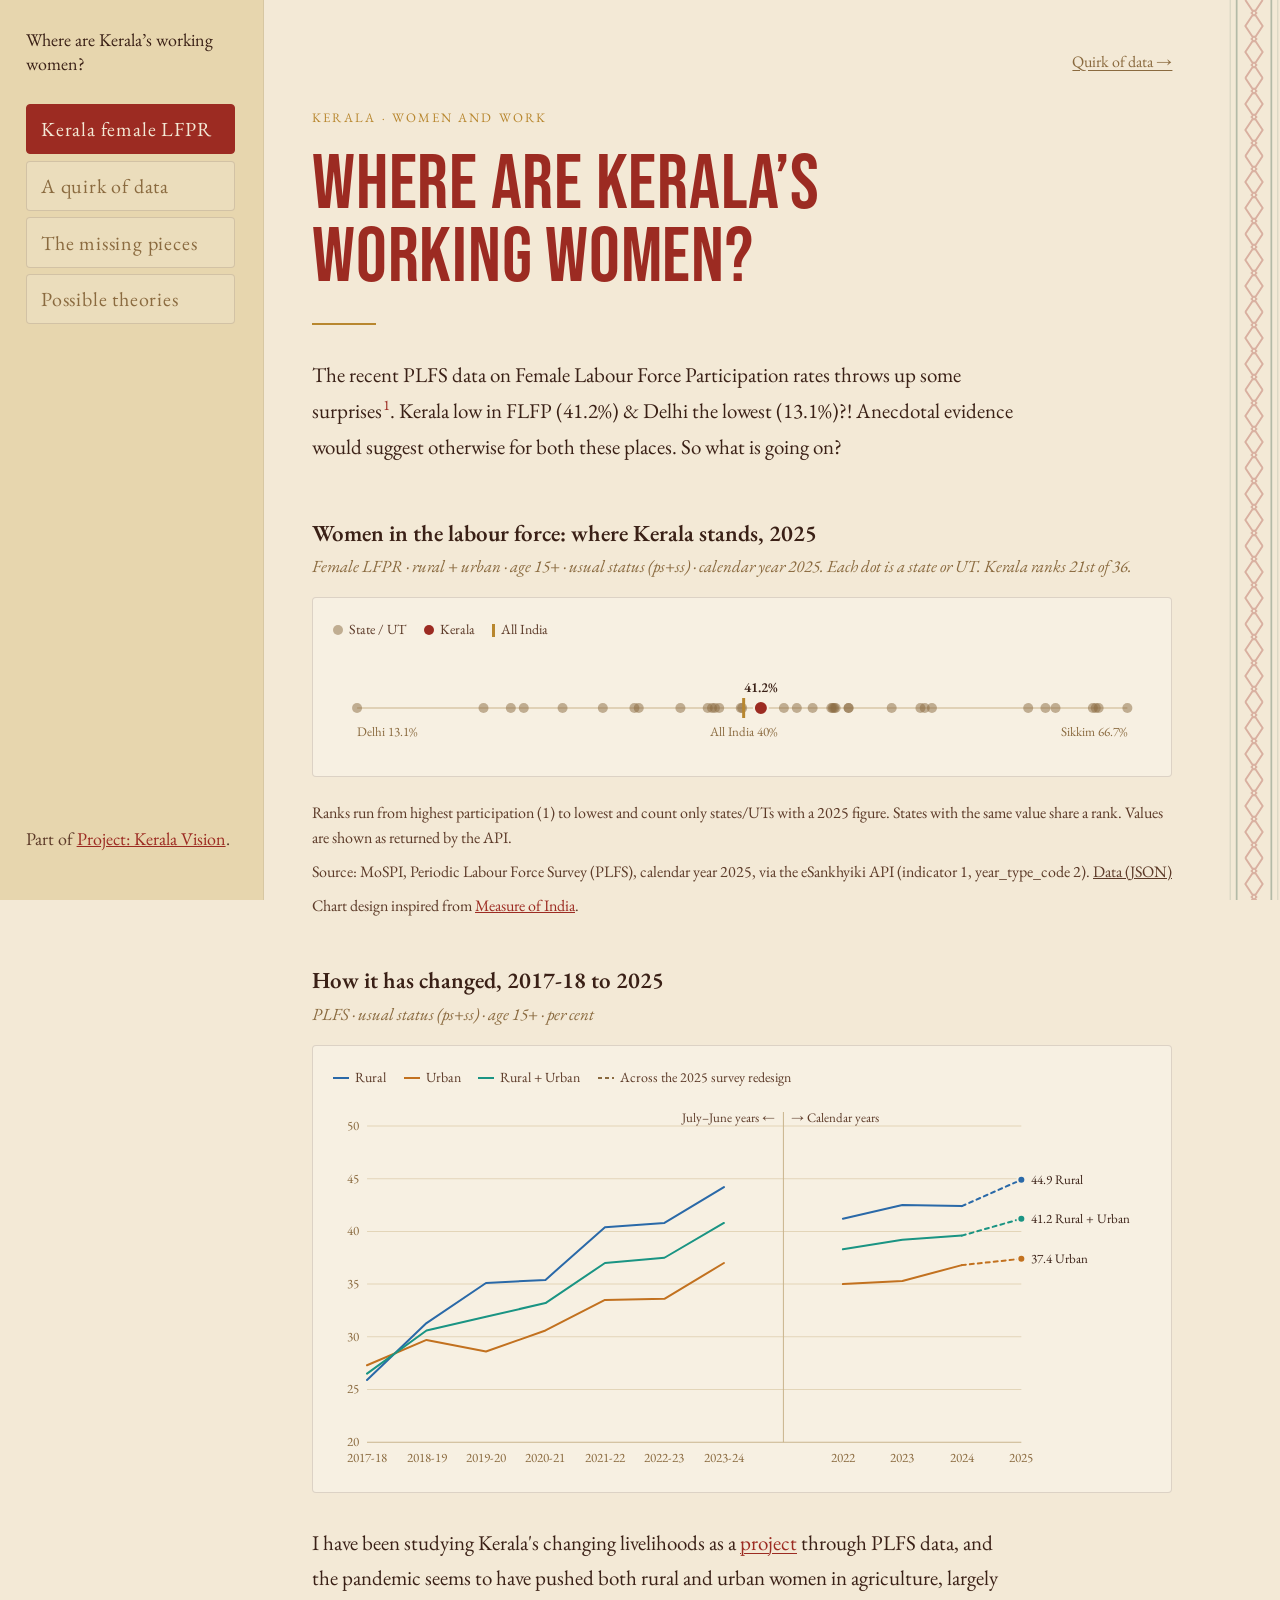
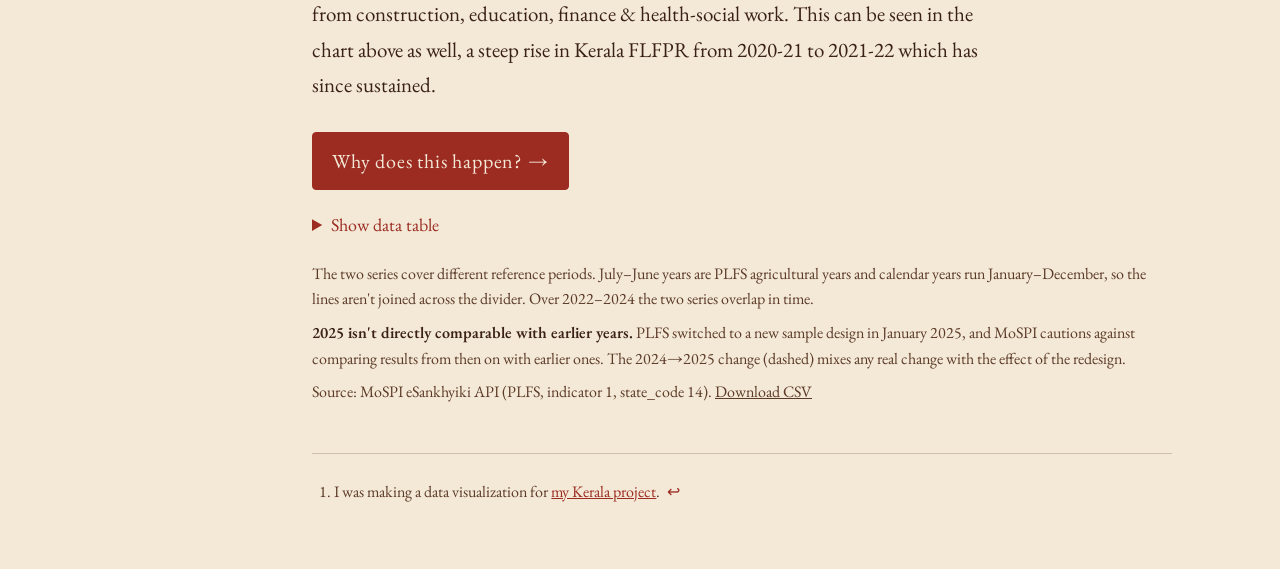
==== commit 9299f5b6: "Page 1: credit Measure of India for the strip chart design Co-Authored-By: Claude Opus 5.5 <noreply@" ====
--- a/index.html
+++ b/index.html
@@ -51,6 +51,7 @@
     <div class="notes">
       <p>Ranks run from highest participation (1) to lowest and count only states/UTs with a 2025 figure. States with the same value share a rank. Values are shown as returned by the API.</p>
       <p>Source: MoSPI, Periodic Labour Force Survey (PLFS), calendar year 2025, via the eSankhyiki API (indicator 1, year_type_code 2). <a href="strip_2025.json" style="color:inherit">Data (JSON)</a></p>
+      <p>Chart design inspired from <a href="https://measure.thisindianlife.today/states/kerala/#deeper" target="_blank" rel="noopener">Measure of India</a>.</p>
     </div>
   </section>
 
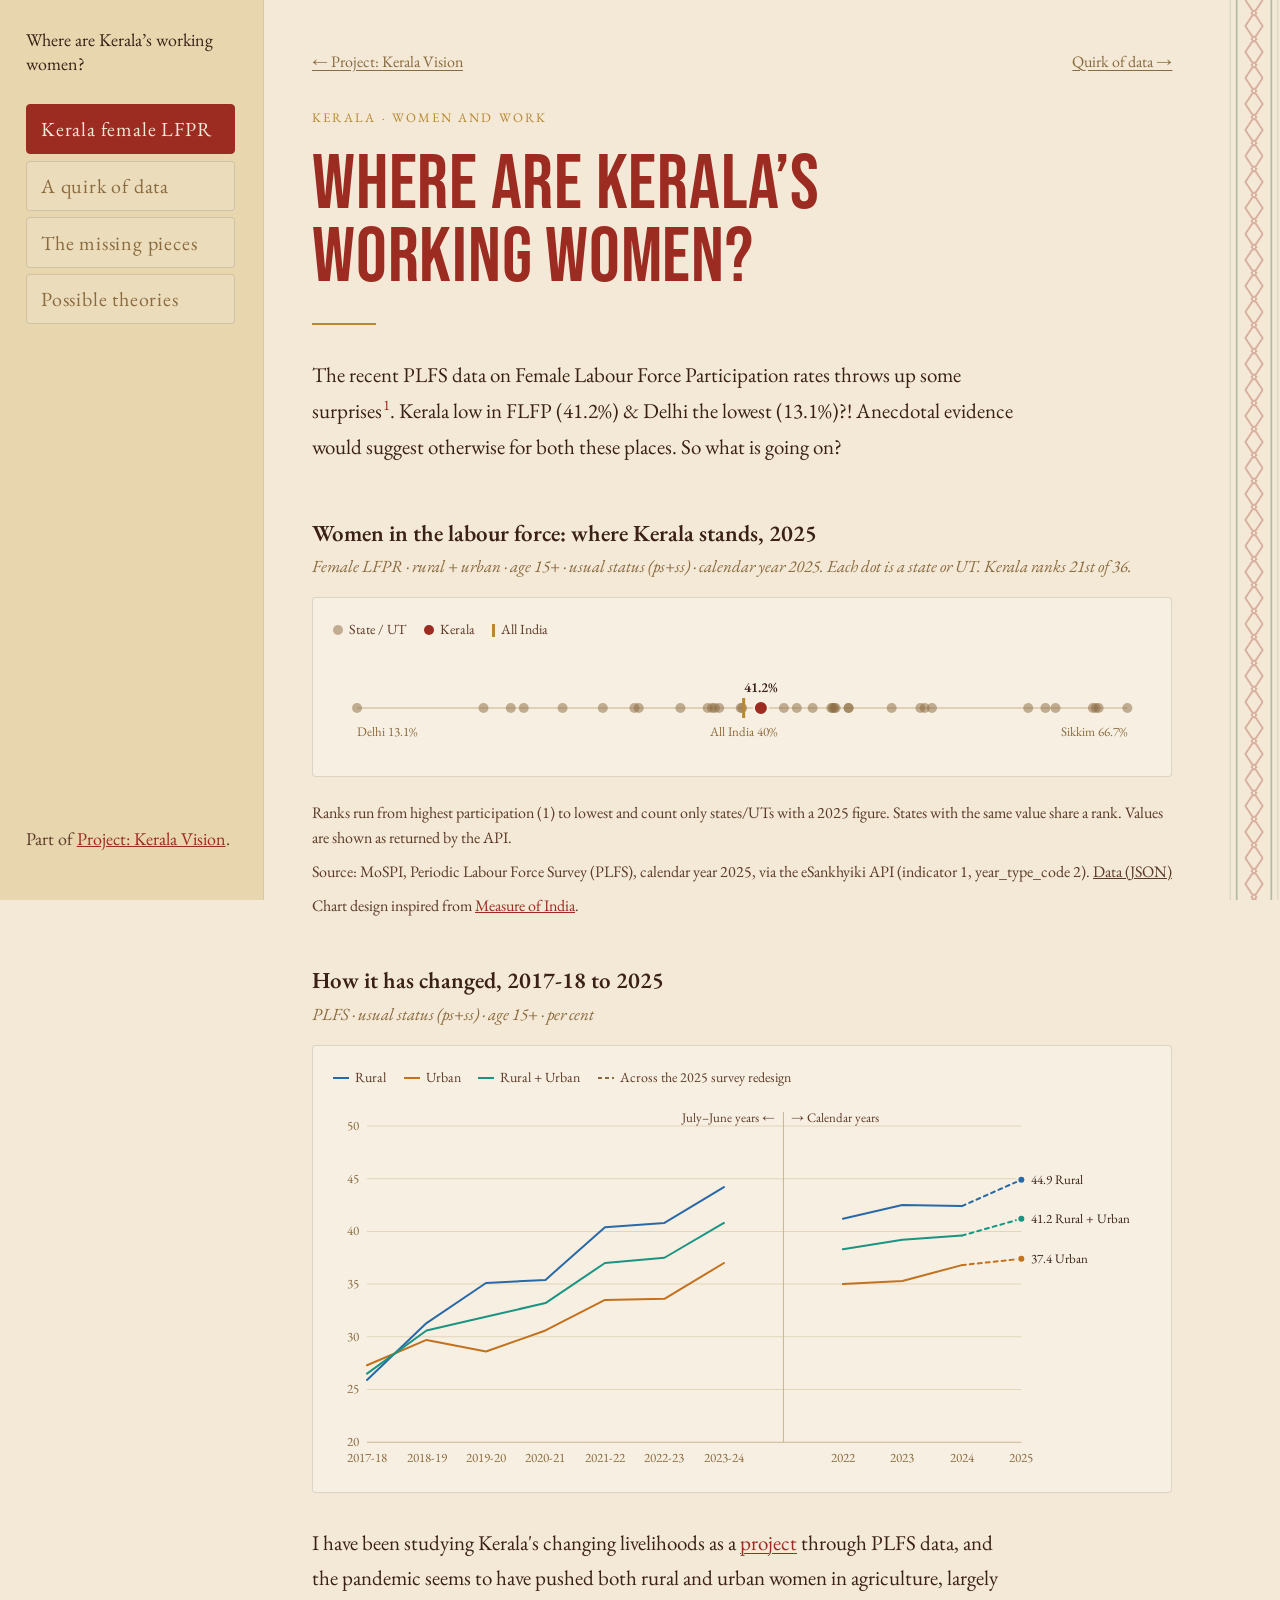
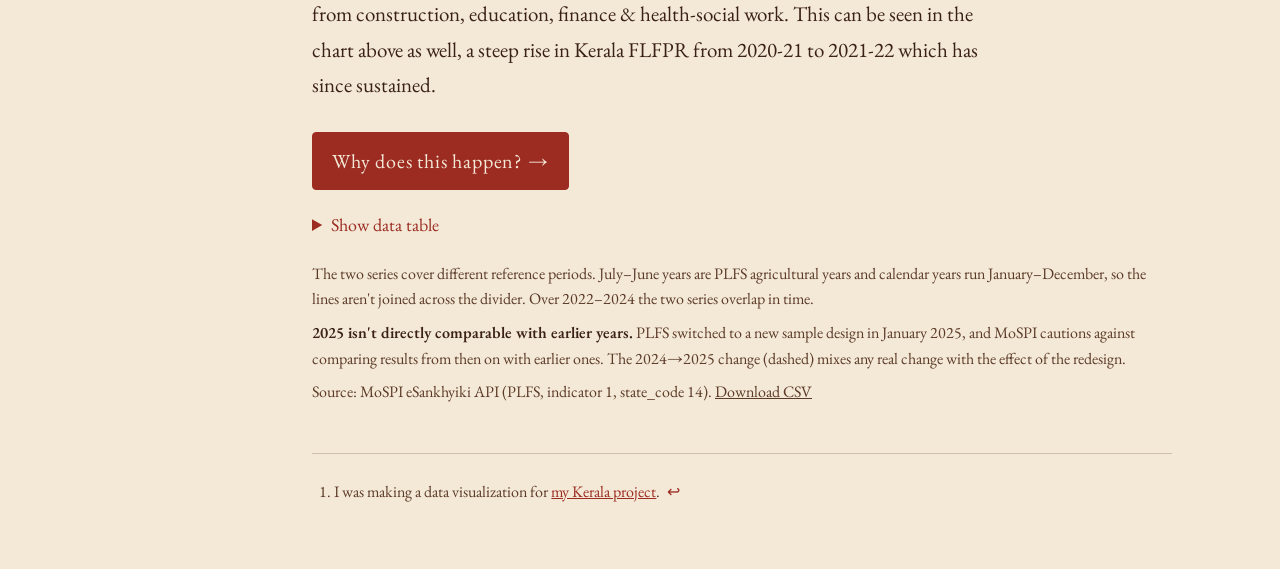
==== commit 3847de3a: "Page 1: add back link to Project: Kerala Vision Co-Authored-By: Claude Opus 5.5 <noreply@anthropic.c" ====
--- a/index.html
+++ b/index.html
@@ -4,6 +4,20 @@
 <meta charset="utf-8">
 <meta name="viewport" content="width=device-width, initial-scale=1">
 <title>Kerala Female LFPR</title>
+<meta name="description" content="PLFS data puts Kerala in the middle on female labour force participation (41.2%) and Delhi last (13.1%). What is going on?">
+<meta property="og:type" content="website">
+<meta property="og:site_name" content="Where are Kerala’s working women?">
+<meta property="og:title" content="Where are Kerala’s working women?">
+<meta property="og:description" content="PLFS data puts Kerala in the middle on female labour force participation (41.2%) and Delhi last (13.1%). What is going on?">
+<meta property="og:url" content="https://kaustubh-misra.github.io/kerala-flfpr/">
+<meta property="og:image" content="https://kaustubh-misra.github.io/kerala-flfpr/assets/social-card-two-women.jpg">
+<meta property="og:image:width" content="1200">
+<meta property="og:image:height" content="630">
+<meta property="og:image:alt" content="Where are Kerala’s working women? Title card with B. Prabha’s painting Two Women.">
+<meta name="twitter:card" content="summary_large_image">
+<meta name="twitter:title" content="Where are Kerala’s working women?">
+<meta name="twitter:description" content="PLFS data puts Kerala in the middle on female labour force participation (41.2%) and Delhi last (13.1%). What is going on?">
+<meta name="twitter:image" content="https://kaustubh-misra.github.io/kerala-flfpr/assets/social-card-two-women.jpg">
 <link rel="preconnect" href="https://fonts.googleapis.com">
 <link rel="preconnect" href="https://fonts.gstatic.com" crossorigin>
 <link rel="stylesheet" href="https://fonts.googleapis.com/css2?family=Bebas+Neue&family=EB+Garamond:ital,wght@0,400;0,500;0,600;0,700;1,400&display=swap">
@@ -25,7 +39,7 @@
 </aside>
 <div class="kv-watermark" aria-hidden="true"></div>
 <main>
-  <div class="nav"><a class="next" href="tiers.html">Quirk of data →</a></div>
+  <div class="nav"><a href="https://kaustubh-misra.github.io/kerala-vision/kerala-vision/index.html">← Project: Kerala Vision</a><a class="next" href="tiers.html">Quirk of data →</a></div>
 
   <header class="hero">
     <p class="eyebrow">Kerala · Women and work</p>
